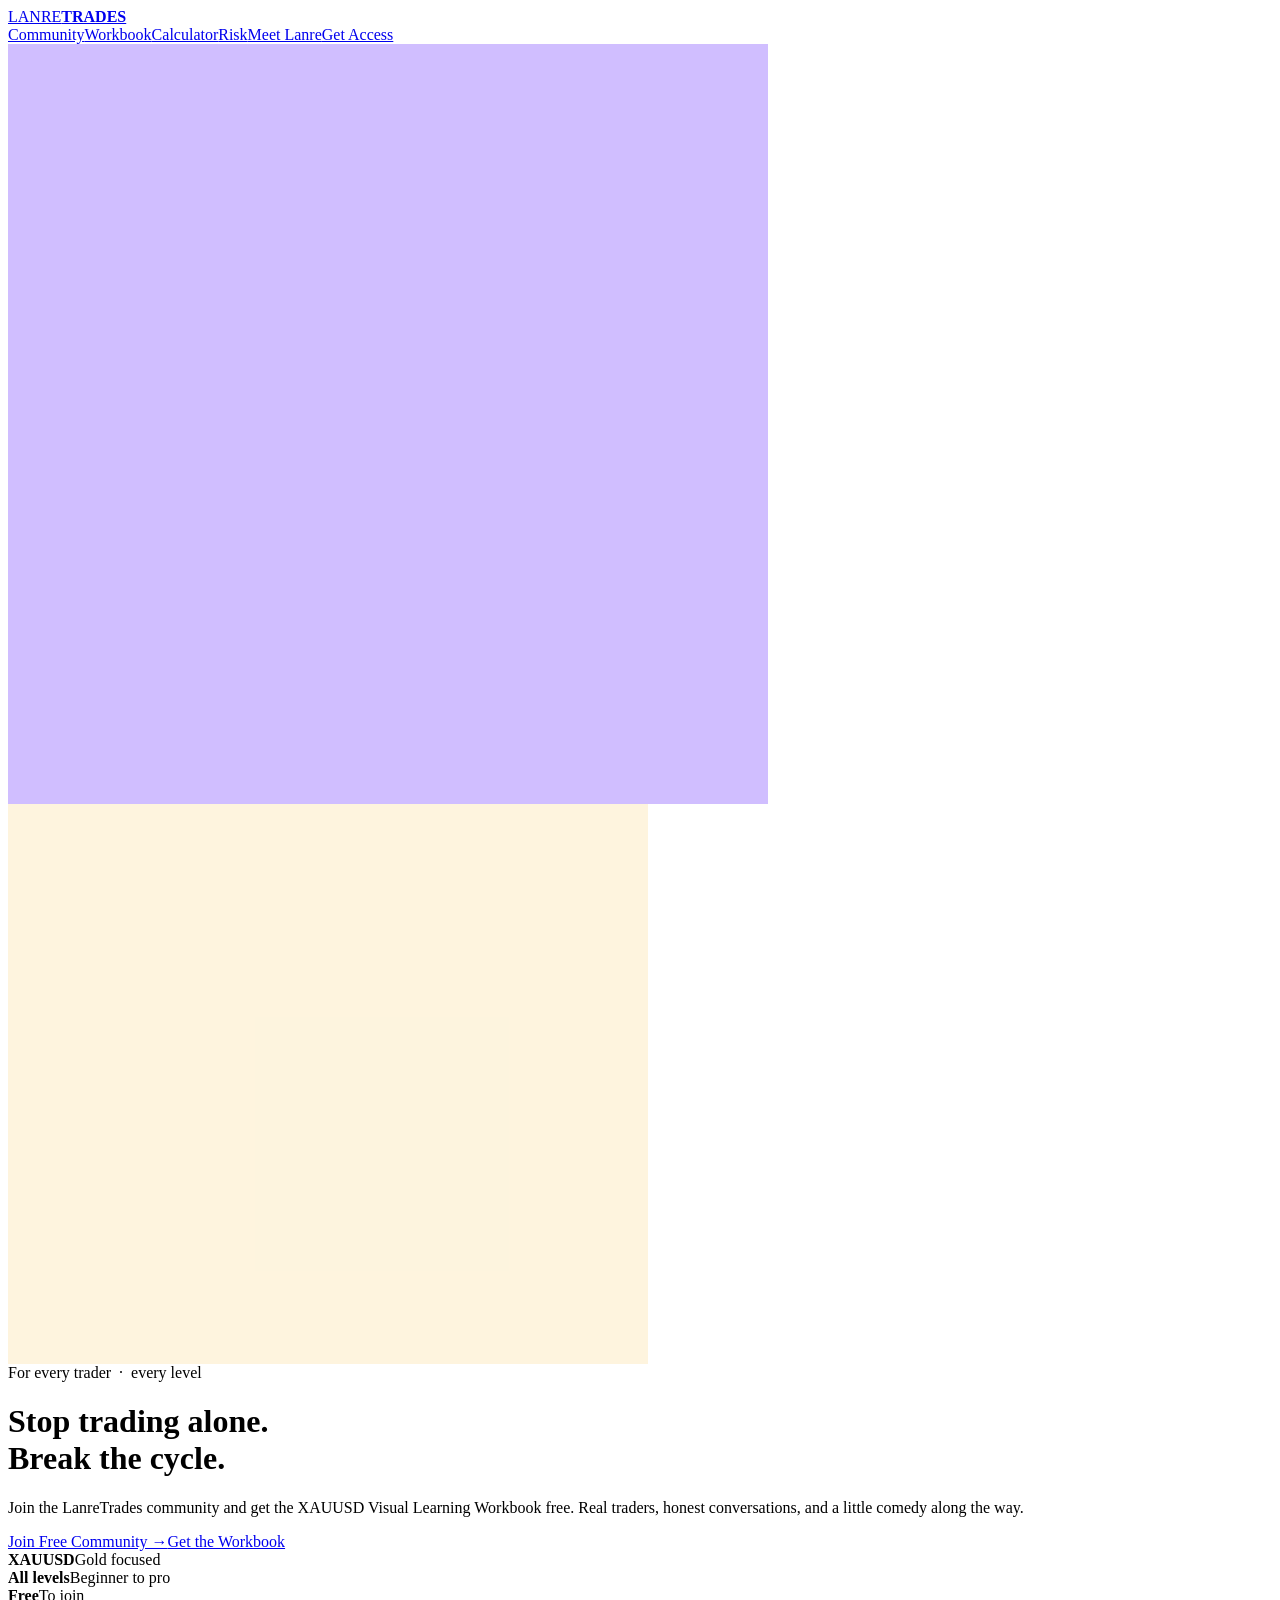
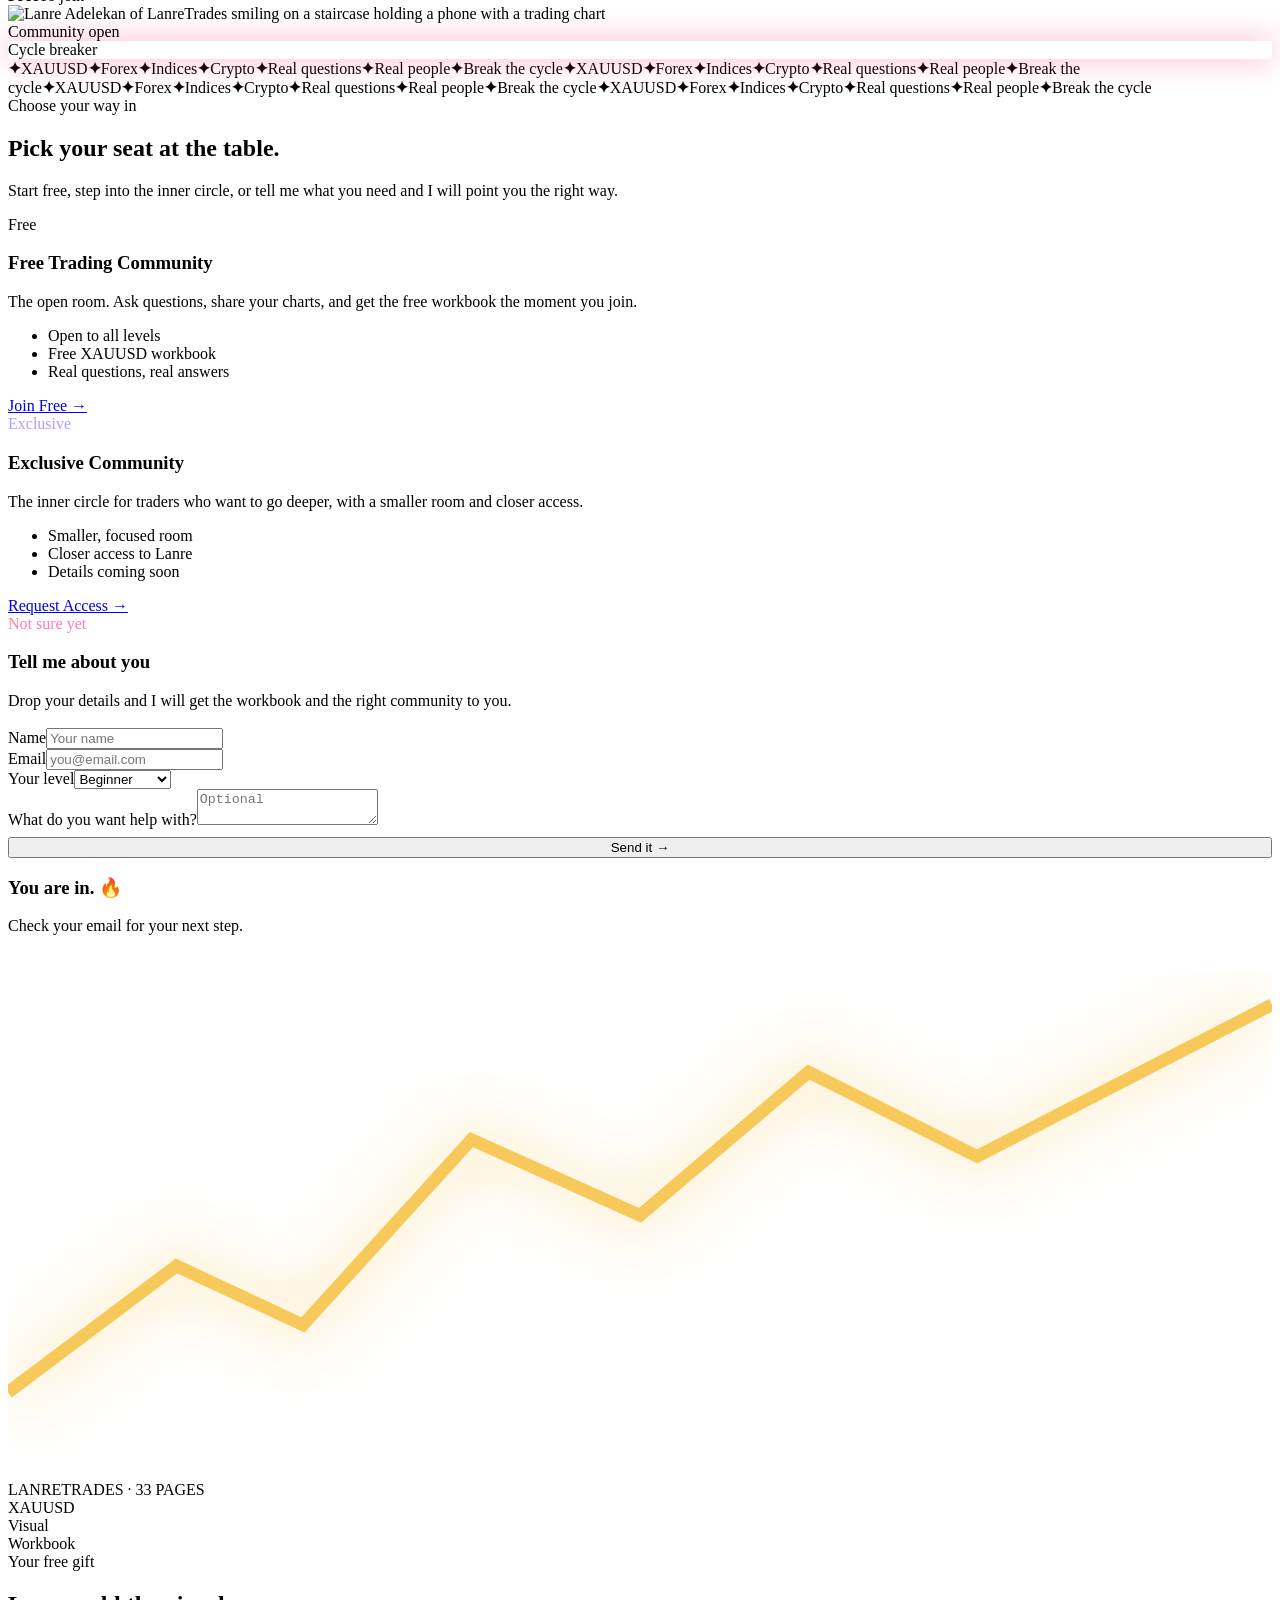
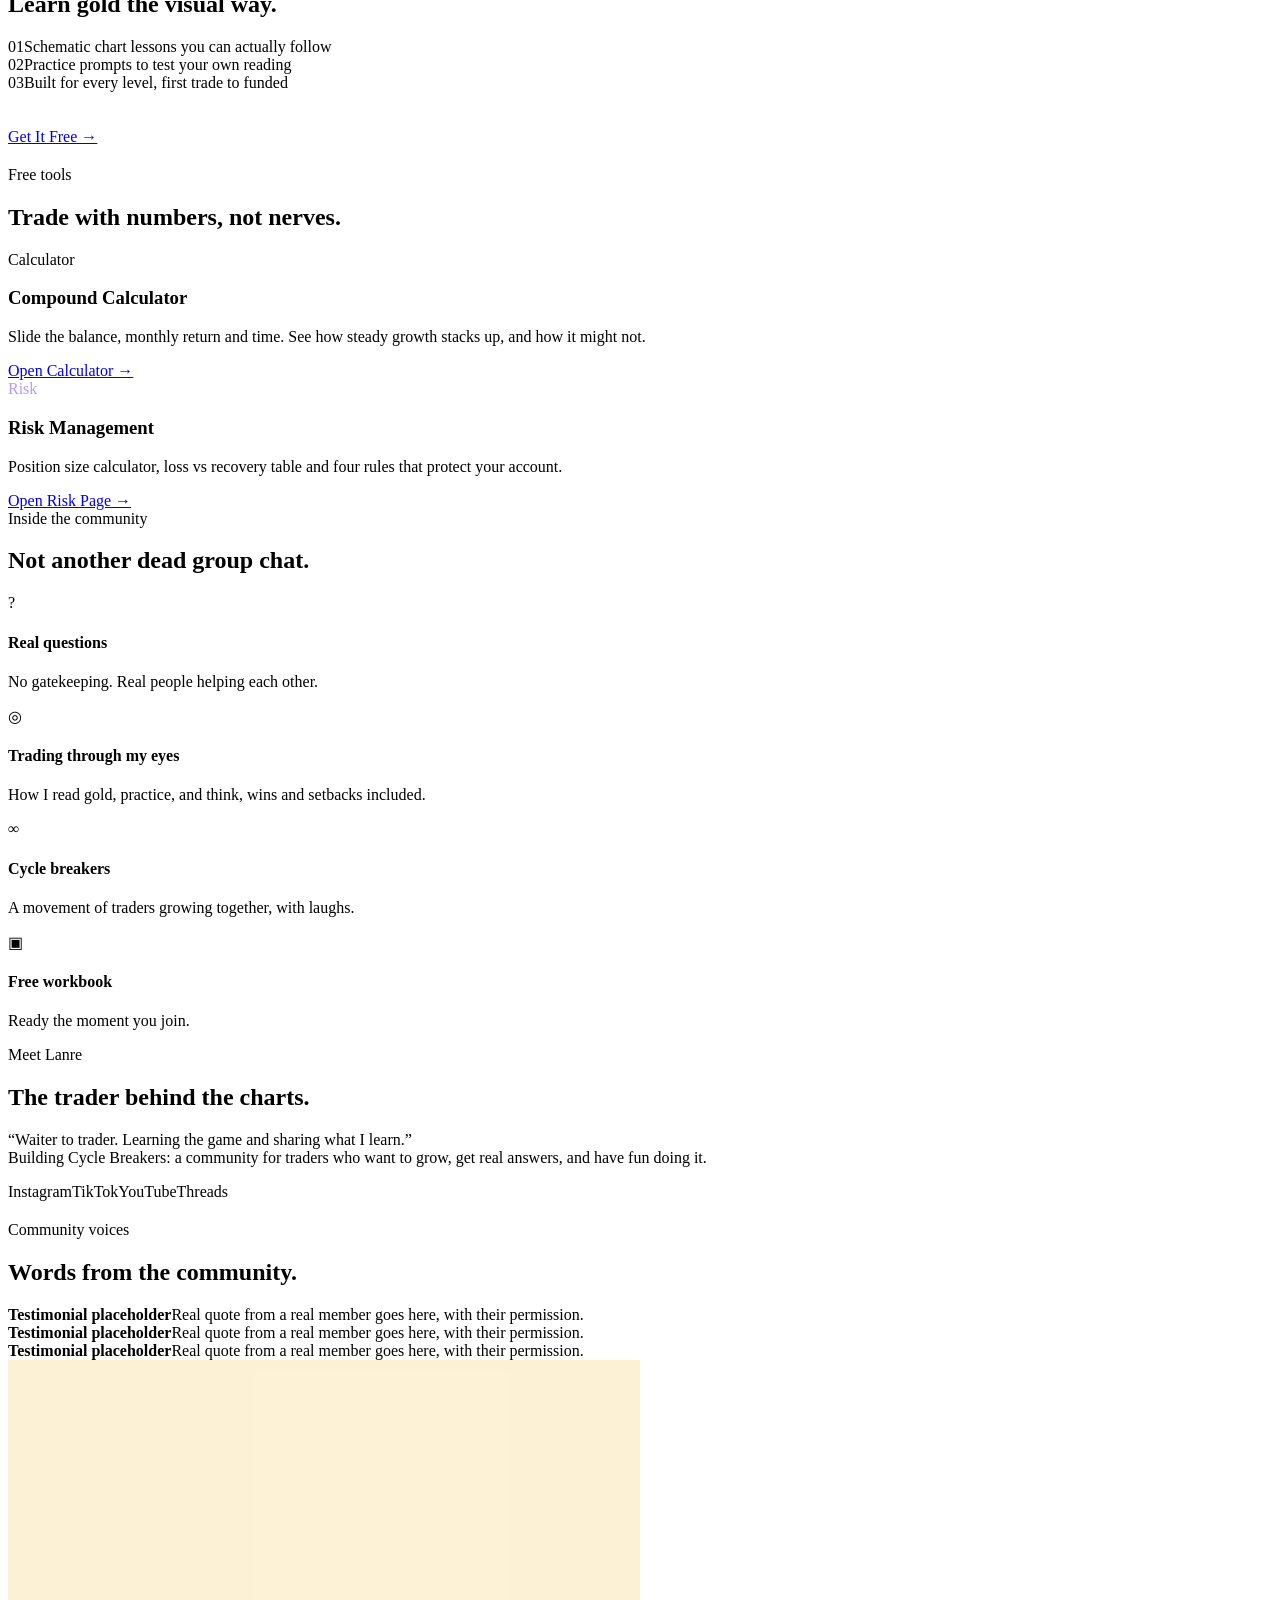
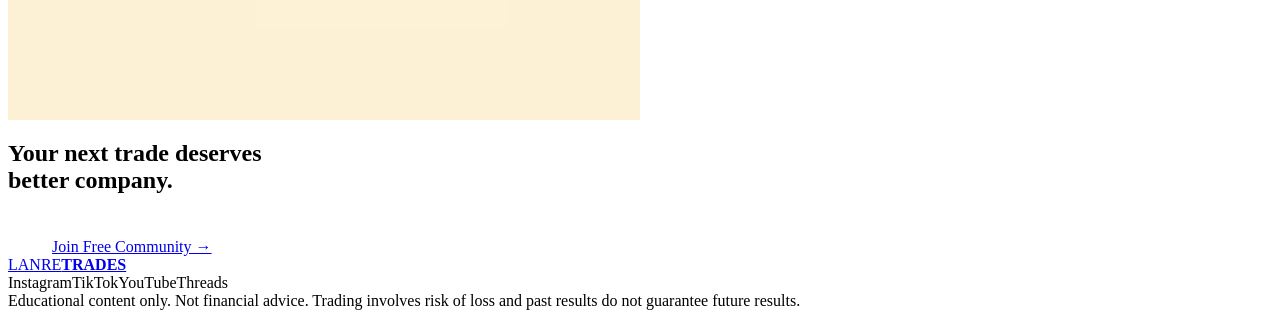
==== index.html @ a26ff6e0 "Add files via upload" ====
<!doctype html>
<html lang="en"><head>
<meta charset="utf-8"><meta name="viewport" content="width=device-width,initial-scale=1">
<title>LanreTrades | Stop trading alone. Break the cycle.</title>
<meta name="description" content="Join the LanreTrades community and get the free XAUUSD Visual Learning Workbook. For traders at every level.">
<meta property="og:title" content="LanreTrades | Break the cycle"><meta property="og:description" content="Free trading community and the XAUUSD Visual Learning Workbook.">
<link rel="stylesheet" href="css/style.css">
</head><body>
<header><div class="wrap"><nav>
 <a class="logo" href="index.html">LANRE<b>TRADES</b></a>
 <div class="links"><a href="#join">Community</a><a href="#workbook">Workbook</a><a href="calculator.html">Calculator</a><a href="risk.html">Risk</a><a href="#meet">Meet Lanre</a><a class="btn b1 sm" href="#join">Get Access</a></div>
</nav></div></header>

<div class="orb" style="left:55%;top:-60px;width:760px;height:760px;background:rgba(138,92,255,.4)"></div>
<div class="orb" style="left:-220px;top:360px;width:640px;height:560px;background:rgba(247,200,90,.2)"></div>

<main>
<div class="hero"><div class="wrap hero-grid">
 <div>
  <div class="eyebrow">For every trader &nbsp;·&nbsp; every level</div>
  <h1>Stop trading alone.<br><span class="serif neon">Break the cycle.</span></h1>
  <p class="lead">Join the LanreTrades community and get the XAUUSD Visual Learning Workbook free. Real traders, honest conversations, and a little comedy along the way.</p>
  <div class="cta"><a class="btn b1" data-link="freeCommunityUrl" href="#join">Join Free Community →</a><a class="btn b2" href="#workbook">Get the Workbook</a></div>
  <div class="trust"><div><b>XAUUSD</b>Gold focused</div><div><b>All levels</b>Beginner to pro</div><div><b>Free</b>To join</div></div>
 </div>
 <div style="position:relative">
  <div class="frame"><div class="in"><img src="assets/lanre-hero.jpg" alt="Lanre Adelekan of LanreTrades smiling on a staircase holding a phone with a trading chart"></div></div>
  <div class="chip" style="left:-30px;bottom:50px"><i></i>Community open</div>
  <div class="chip" style="right:-10px;top:40px;box-shadow:0 0 30px rgba(255,46,136,.4)"><i style="background:var(--pink);box-shadow:0 0 12px var(--pink)"></i>Cycle breaker</div>
 </div>
</div></div>

<div class="tick"><div><b>✦</b>XAUUSD<b>✦</b>Forex<b>✦</b>Indices<b>✦</b>Crypto<b>✦</b>Real questions<b>✦</b>Real people<b>✦</b>Break the cycle<b>✦</b>XAUUSD<b>✦</b>Forex<b>✦</b>Indices<b>✦</b>Crypto<b>✦</b>Real questions<b>✦</b>Real people<b>✦</b>Break the cycle<b>✦</b>XAUUSD<b>✦</b>Forex<b>✦</b>Indices<b>✦</b>Crypto<b>✦</b>Real questions<b>✦</b>Real people<b>✦</b>Break the cycle<b>✦</b>XAUUSD<b>✦</b>Forex<b>✦</b>Indices<b>✦</b>Crypto<b>✦</b>Real questions<b>✦</b>Real people<b>✦</b>Break the cycle</div></div>

<section id="join"><div class="wrap">
 <div class="kick">Choose your way in</div>
 <h2>Pick your seat <span class="serif neon">at the table.</span></h2>
 <p class="lead">Start free, step into the inner circle, or tell me what you need and I will point you the right way.</p>
 <div class="three">
  <div class="card g"><span class="badge" style="color:var(--gold)">Free</span><h3>Free Trading Community</h3><p>The open room. Ask questions, share your charts, and get the free workbook the moment you join.</p>
   <ul><li>Open to all levels</li><li>Free XAUUSD workbook</li><li>Real questions, real answers</li></ul>
   <a class="btn b1" data-link="freeCommunityUrl" href="#join">Join Free →</a></div>
  <div class="card v"><span class="badge" style="color:#b59bff">Exclusive</span><h3>Exclusive Community</h3><p>The inner circle for traders who want to go deeper, with a smaller room and closer access.</p>
   <ul><li>Smaller, focused room</li><li>Closer access to Lanre</li><li>Details coming soon</li></ul>
   <a class="btn b3" data-link="exclusiveCommunityUrl" href="#join">Request Access →</a></div>
  <div class="card p"><span class="badge" style="color:#ff7ab8">Not sure yet</span><h3>Tell me about you</h3><p>Drop your details and I will get the workbook and the right community to you.</p>
   <form id="signup-form" style="margin-top:18px">
    <div class="field"><label for="f-name">Name</label><input id="f-name" name="name" type="text" required autocomplete="name" placeholder="Your name"></div>
    <div class="field"><label for="f-email">Email</label><input id="f-email" name="email" type="email" required autocomplete="email" placeholder="you@email.com"></div>
    <div class="field"><label for="f-level">Your level</label><select id="f-level" name="level"><option>Beginner</option><option>Intermediate</option><option>Advanced</option></select></div>
    <div class="field"><label for="f-help">What do you want help with?</label><textarea id="f-help" name="help" placeholder="Optional"></textarea></div>
    <div class="msg" role="status" aria-live="polite"></div>
    <button class="btn b2" type="submit" style="width:100%;margin-top:8px">Send it →</button>
   </form>
   <div class="thanks" id="thanks"><h3 class="neon">You are in. 🔥</h3><p>Check your email for your next step.</p></div>
  </div>
 </div>
</div></section>

<section id="workbook" style="padding-top:20px"><div class="wrap split">
 <div class="book"><svg viewBox="0 0 300 120"><polyline fill="none" stroke="#F7C85A" stroke-width="3" style="filter:drop-shadow(0 0 8px #F7C85A)" points="0,100 40,70 70,84 110,40 150,58 190,24 230,44 300,8"/></svg><div class="cap">LANRETRADES · 33 PAGES</div><div class="t">XAUUSD<br><span class="serif neon">Visual</span><br>Workbook</div></div>
 <div><div class="kick">Your free gift</div><h2>Learn gold the <span class="serif neon">visual</span> way.</h2>
  <div class="pts"><div><span>01</span>Schematic chart lessons you can actually follow</div><div><span>02</span>Practice prompts to test your own reading</div><div><span>03</span>Built for every level, first trade to funded</div></div>
  <div style="margin-top:36px"><a class="btn b1" data-link="workbookUrl" data-fallback="#join" href="#join">Get It Free →</a></div></div>
</div></section>

<section style="padding-top:20px"><div class="wrap">
 <div class="kick">Free tools</div><h2>Trade with <span class="serif neon">numbers,</span> not nerves.</h2>
 <div class="two-up">
  <div class="card g"><span class="badge" style="color:var(--gold)">Calculator</span><h3>Compound Calculator</h3><p>Slide the balance, monthly return and time. See how steady growth stacks up, and how it might not.</p><a class="btn b1" style="margin-top:28px" href="calculator.html">Open Calculator →</a></div>
  <div class="card v"><span class="badge" style="color:#b59bff">Risk</span><h3>Risk Management</h3><p>Position size calculator, loss vs recovery table and four rules that protect your account.</p><a class="btn b3" style="margin-top:28px" href="risk.html">Open Risk Page →</a></div>
 </div>
</div></section>

<section><div class="wrap">
 <div class="kick">Inside the community</div><h2>Not another <span class="serif neon">dead</span> group chat.</h2>
 <div class="grid4">
  <div class="g4"><div class="ic">?</div><h4>Real questions</h4><p>No gatekeeping. Real people helping each other.</p></div>
  <div class="g4"><div class="ic">◎</div><h4>Trading through my eyes</h4><p>How I read gold, practice, and think, wins and setbacks included.</p></div>
  <div class="g4"><div class="ic">∞</div><h4>Cycle breakers</h4><p>A movement of traders growing together, with laughs.</p></div>
  <div class="g4"><div class="ic">▣</div><h4>Free workbook</h4><p>Ready the moment you join.</p></div>
 </div>
</div></section>

<section id="meet"><div class="wrap split" style="grid-template-columns:.8fr 1.2fr">
 <div class="frame portrait" style="max-width:440px"><div class="in"><div class="pic" role="img" aria-label="Portrait of Lanre Adelekan in an orange jacket"></div></div></div>
 <div><div class="kick">Meet Lanre</div><h2>The trader <span class="serif neon">behind</span> the charts.</h2>
  <div class="quote serif">“Waiter to trader. Learning the game and sharing what I learn.”</div>
  <p class="lead" style="margin-top:0">Building Cycle Breakers: a community for traders who want to grow, get real answers, and have fun doing it.</p>
  <div class="socials"><a class="btn b2 sm" data-social="instagram">Instagram</a><a class="btn b2 sm" data-social="tiktok">TikTok</a><a class="btn b2 sm" data-social="youtube">YouTube</a><a class="btn b2 sm" data-social="threads">Threads</a></div>
 </div>
</div></section>

<section style="padding-top:20px"><div class="wrap">
 <div class="kick">Community voices</div><h2>Words from the <span class="serif neon">community.</span></h2>
 <div class="tms"><div class="tm"><b>Testimonial placeholder</b>Real quote from a real member goes here, with their permission.</div><div class="tm"><b>Testimonial placeholder</b>Real quote from a real member goes here, with their permission.</div><div class="tm"><b>Testimonial placeholder</b>Real quote from a real member goes here, with their permission.</div></div>
</div></section>

<div class="final"><div class="orb" style="left:25%;top:40px;width:50%;height:360px;background:rgba(247,200,90,.25)"></div>
 <div class="wrap"><h2>Your next trade deserves<br><span class="serif neon">better company.</span></h2>
 <div style="margin-top:44px"><a class="btn b1" style="padding:22px 44px;font-size:16px" data-link="freeCommunityUrl" href="#join">Join Free Community →</a></div></div>
</div>
</main>

<footer><div class="wrap"><a class="logo" href="index.html">LANRE<b>TRADES</b></a>
 <div class="fs"><a data-social="instagram">Instagram</a><a data-social="tiktok">TikTok</a><a data-social="youtube">YouTube</a><a data-social="threads">Threads</a></div>
 <div class="disc">Educational content only. Not financial advice. Trading involves risk of loss and past results do not guarantee future results.</div></div></footer>
<script src="js/config.js"></script><script src="js/main.js"></script>
</body></html>
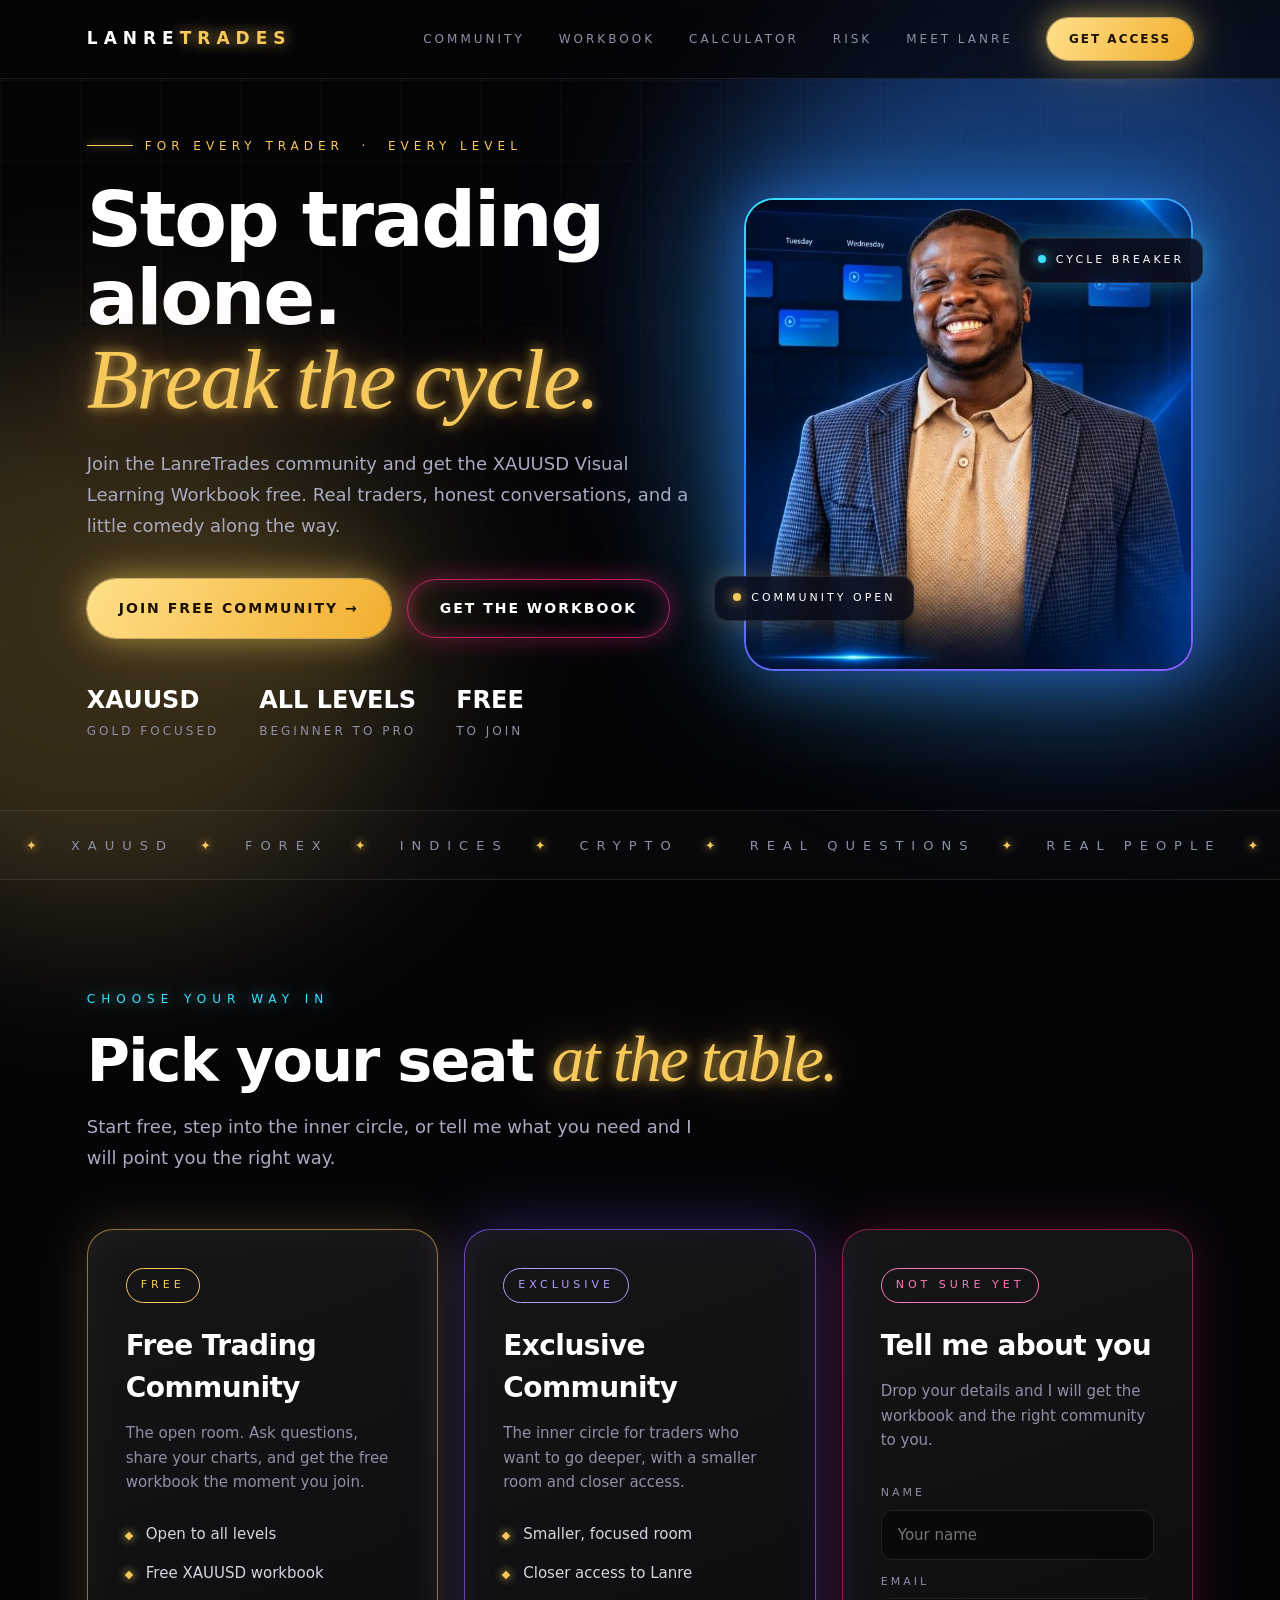
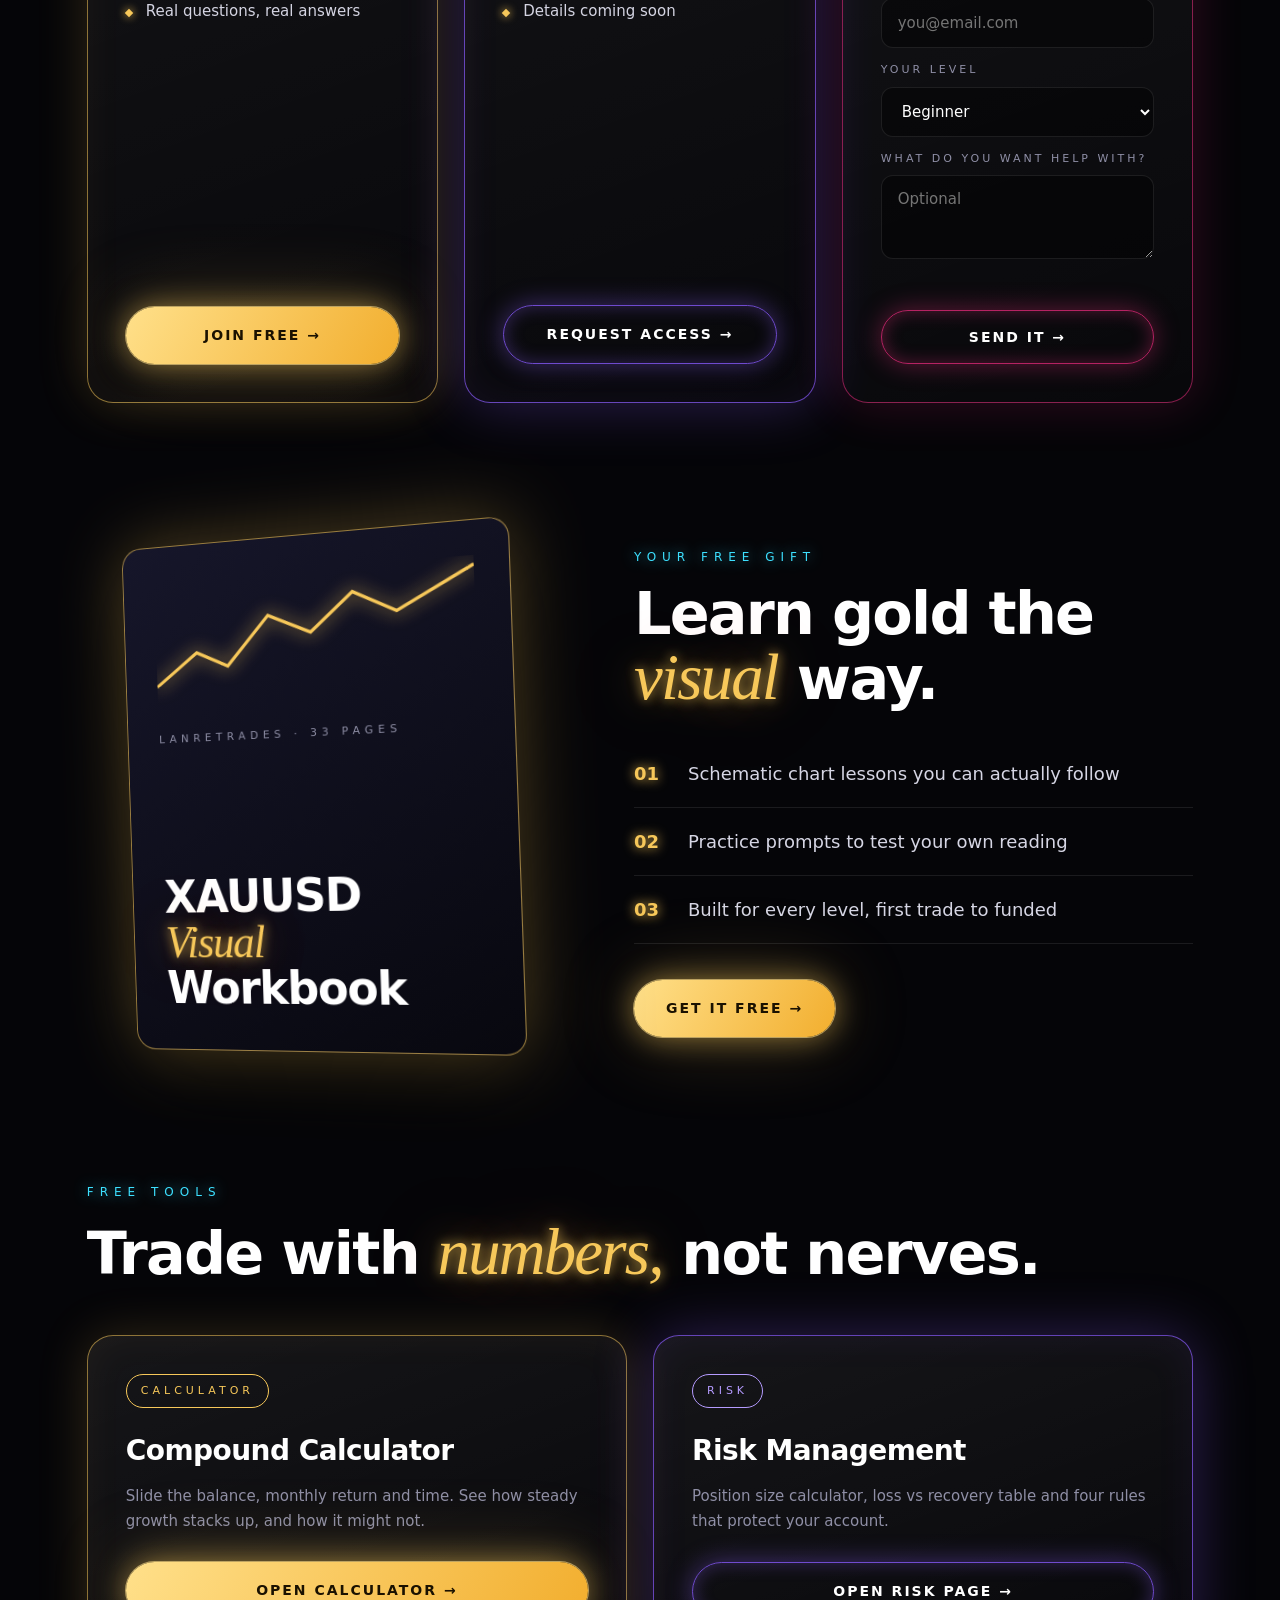
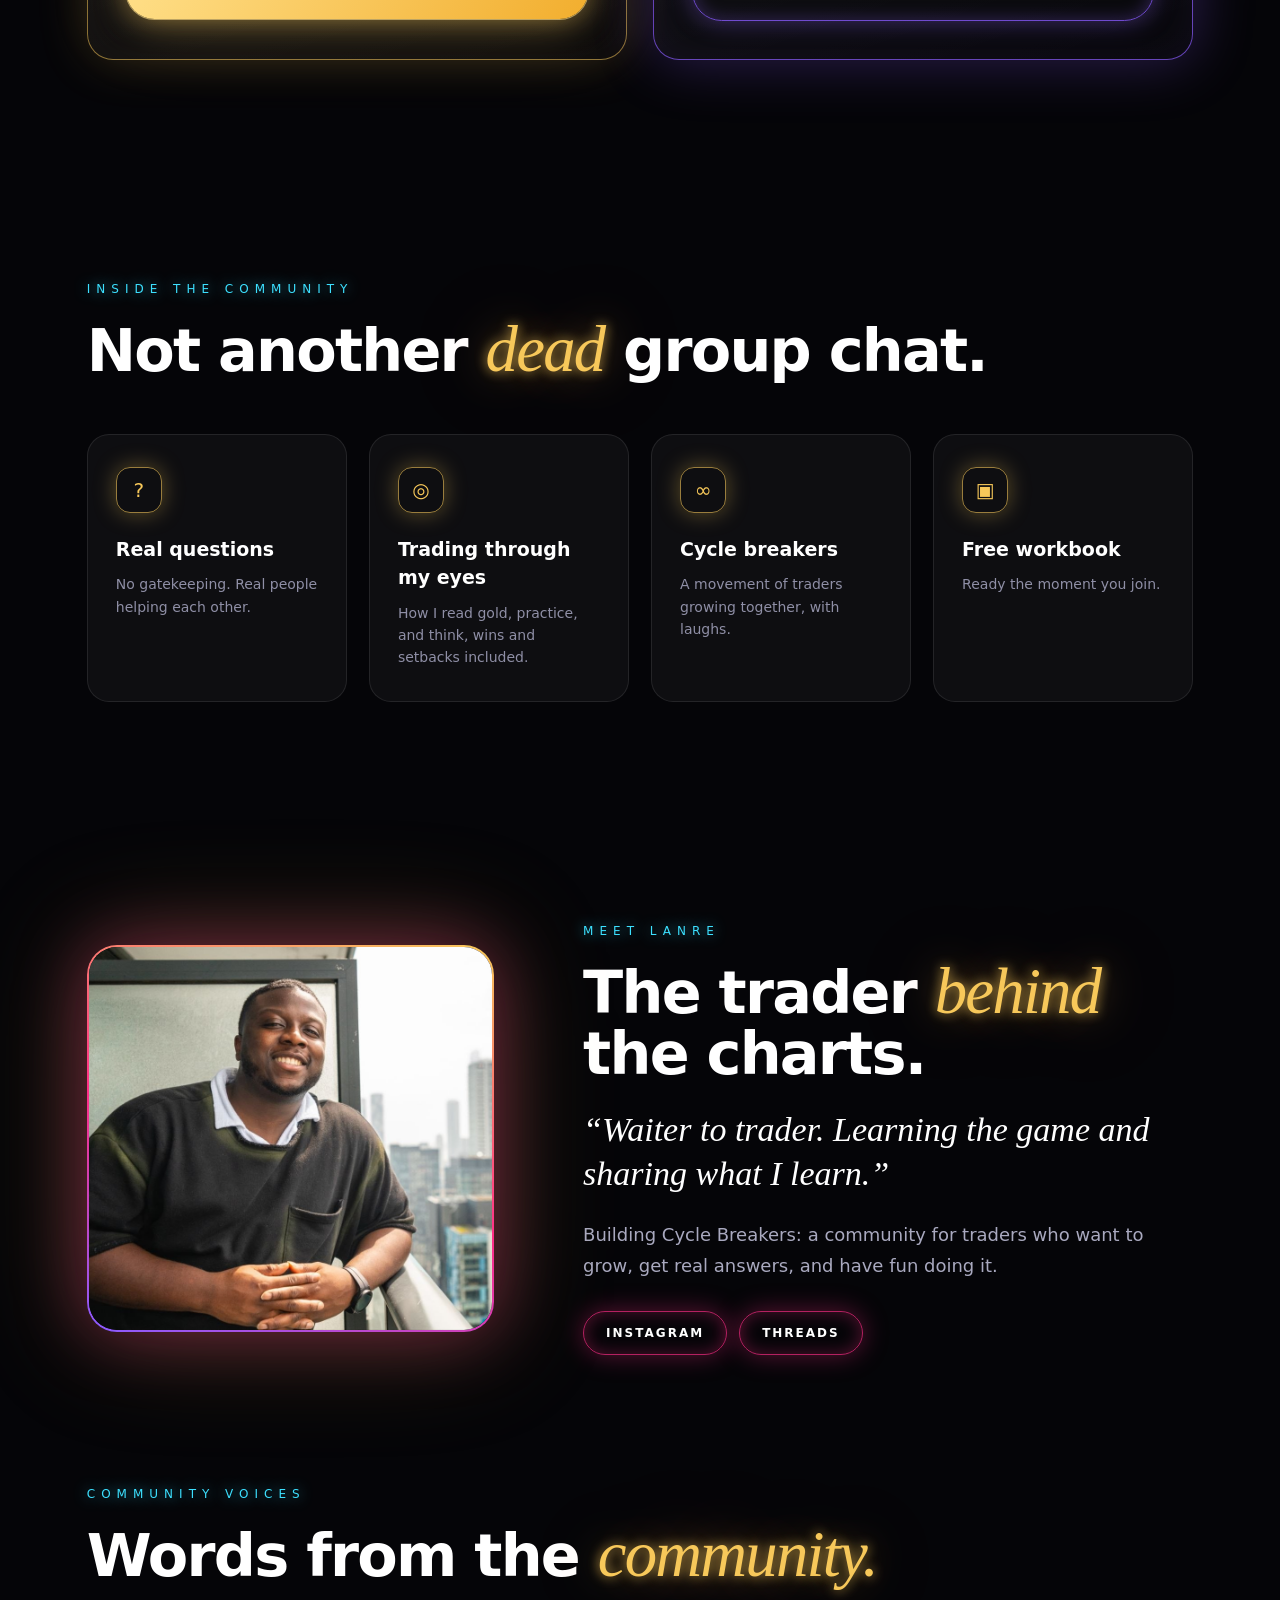
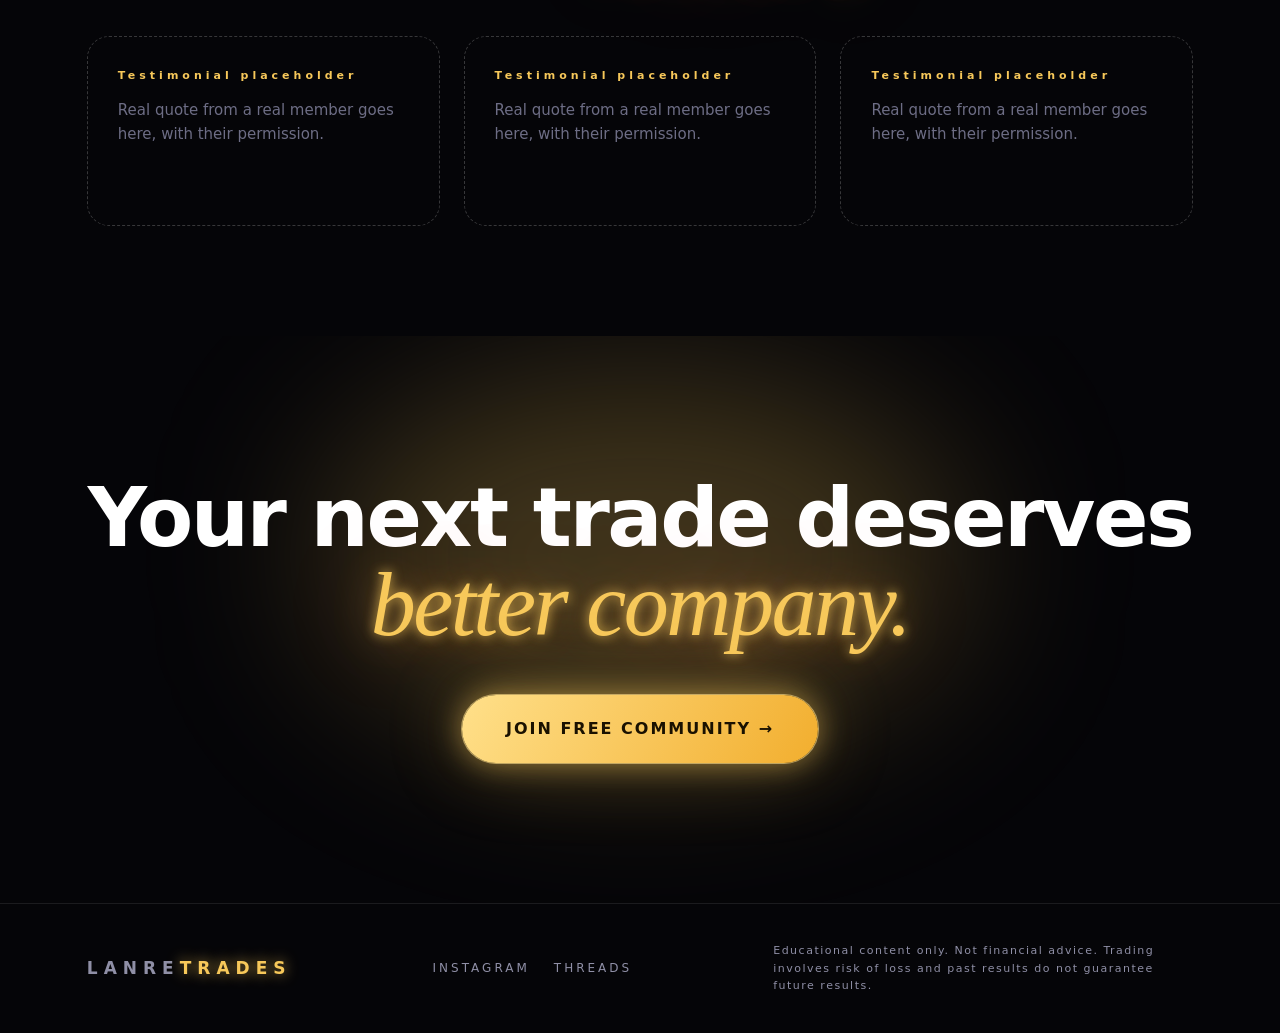
==== commit 95ae8db1: "Add files via upload" ====
--- a/index.html
+++ b/index.html
@@ -11,7 +11,7 @@
  <div class="links"><a href="#join">Community</a><a href="#workbook">Workbook</a><a href="calculator.html">Calculator</a><a href="risk.html">Risk</a><a href="#meet">Meet Lanre</a><a class="btn b1 sm" href="#join">Get Access</a></div>
 </nav></div></header>
 
-<div class="orb" style="left:55%;top:-60px;width:760px;height:760px;background:rgba(138,92,255,.4)"></div>
+<div class="orb" style="left:55%;top:-60px;width:760px;height:760px;background:rgba(45,123,255,.42)"></div>
 <div class="orb" style="left:-220px;top:360px;width:640px;height:560px;background:rgba(247,200,90,.2)"></div>
 
 <main>
@@ -24,9 +24,9 @@
   <div class="trust"><div><b>XAUUSD</b>Gold focused</div><div><b>All levels</b>Beginner to pro</div><div><b>Free</b>To join</div></div>
  </div>
  <div style="position:relative">
-  <div class="frame"><div class="in"><img src="assets/lanre-hero.jpg" alt="Lanre Adelekan of LanreTrades smiling on a staircase holding a phone with a trading chart"></div></div>
+  <div class="frame"><div class="in"><img src="assets/lanre-hero-blazer.jpg" alt="Lanre Adelekan, trading educator, smiling in a blue checked blazer"></div></div>
   <div class="chip" style="left:-30px;bottom:50px"><i></i>Community open</div>
-  <div class="chip" style="right:-10px;top:40px;box-shadow:0 0 30px rgba(255,46,136,.4)"><i style="background:var(--pink);box-shadow:0 0 12px var(--pink)"></i>Cycle breaker</div>
+  <div class="chip" style="right:-10px;top:40px;box-shadow:0 0 30px rgba(61,224,255,.4)"><i style="background:var(--cy);box-shadow:0 0 12px var(--cy)"></i>Cycle breaker</div>
  </div>
 </div></div>
 
@@ -83,7 +83,7 @@
 </div></section>
 
 <section id="meet"><div class="wrap split" style="grid-template-columns:.8fr 1.2fr">
- <div class="frame portrait" style="max-width:440px"><div class="in"><div class="pic" role="img" aria-label="Portrait of Lanre Adelekan in an orange jacket"></div></div></div>
+ <div class="frame portrait" style="max-width:440px"><div class="in"><img src="assets/lanre-balcony.jpg" alt="Lanre Adelekan smiling on a balcony with a city skyline behind him" loading="lazy"></div></div>
  <div><div class="kick">Meet Lanre</div><h2>The trader <span class="serif neon">behind</span> the charts.</h2>
   <div class="quote serif">“Waiter to trader. Learning the game and sharing what I learn.”</div>
   <p class="lead" style="margin-top:0">Building Cycle Breakers: a community for traders who want to grow, get real answers, and have fun doing it.</p>
--- a/css/style.css
+++ b/css/style.css
@@ -0,0 +1,161 @@
+:root{--gold:#F7C85A;--pink:#FF2E88;--volt:#8A5CFF;--cy:#3DE0FF;--blue:#2D7BFF;--bg:#050508;--line:rgba(255,255,255,.09);--mut:#8f8fa6;--text:#fff}
+*{box-sizing:border-box;margin:0;padding:0}
+html{scroll-behavior:smooth}
+body{background:var(--bg);color:var(--text);font-family:'Segoe UI',system-ui,-apple-system,Arial,sans-serif;line-height:1.5;overflow-x:hidden;-webkit-font-smoothing:antialiased}
+body:before{content:"";position:fixed;inset:0;z-index:-2;background-image:linear-gradient(rgba(255,255,255,.03) 1px,transparent 1px),linear-gradient(90deg,rgba(255,255,255,.03) 1px,transparent 1px);background-size:80px 80px;mask-image:linear-gradient(#000,transparent 85%);-webkit-mask-image:linear-gradient(#000,transparent 85%)}
+.orb{position:absolute;border-radius:50%;filter:blur(90px);z-index:-1;pointer-events:none}
+a{color:inherit;text-decoration:none}
+img{max-width:100%;display:block}
+.serif{font-family:Georgia,'Times New Roman',serif;font-style:italic;font-weight:400}
+.neon{color:var(--gold);text-shadow:0 0 12px rgba(247,200,90,.8),0 0 40px rgba(247,200,90,.45),0 0 90px rgba(255,46,136,.35)}
+.wrap{max-width:1260px;margin:0 auto;padding:0 clamp(20px,6vw,90px)}
+header{position:sticky;top:0;z-index:50;background:rgba(5,5,8,.7);backdrop-filter:blur(14px);-webkit-backdrop-filter:blur(14px);border-bottom:1px solid var(--line)}
+nav{display:flex;justify-content:space-between;align-items:center;padding:18px 0}
+.logo{font-weight:800;letter-spacing:6px;font-size:17px}.logo b{color:var(--gold);text-shadow:0 0 14px rgba(247,200,90,.8)}
+.links{display:flex;gap:34px;align-items:center;font-size:12px;letter-spacing:3px;color:var(--mut);text-transform:uppercase}
+.links a:hover,.links a.on{color:var(--gold);text-shadow:0 0 10px var(--gold)}
+.btn{display:inline-flex;align-items:center;justify-content:center;gap:12px;padding:18px 32px;border-radius:999px;font-weight:700;font-size:14px;letter-spacing:2px;text-transform:uppercase;border:0;cursor:pointer;font-family:inherit;transition:transform .2s,box-shadow .2s;color:#fff;background:transparent}
+.btn:hover{transform:translateY(-2px)}
+.b1{background:linear-gradient(120deg,#FFE08A,#F2AE2E);color:#1a1100;box-shadow:0 0 0 1px rgba(255,224,138,.6),0 0 30px rgba(247,200,90,.55),0 0 80px rgba(247,200,90,.25)}
+.b2{border:1px solid rgba(255,46,136,.7);box-shadow:inset 0 0 18px rgba(255,46,136,.3),0 0 26px rgba(255,46,136,.35)}
+.b3{border:1px solid rgba(138,92,255,.8);box-shadow:inset 0 0 18px rgba(138,92,255,.3),0 0 26px rgba(138,92,255,.4)}
+.sm{padding:12px 22px;font-size:12px}
+.eyebrow{display:inline-flex;align-items:center;gap:12px;font-size:12px;letter-spacing:5px;color:var(--gold);text-transform:uppercase}
+.eyebrow:before{content:"";width:46px;height:1px;background:var(--gold);box-shadow:0 0 10px var(--gold)}
+.kick{font-size:12px;letter-spacing:6px;color:var(--cy);text-transform:uppercase;text-shadow:0 0 14px rgba(61,224,255,.8);margin-bottom:18px}
+h1,h2{font-weight:800;line-height:1.02;letter-spacing:-.03em}
+h1{font-size:clamp(42px,6vw,84px)}h1 .serif{font-size:1.1em;letter-spacing:-.02em}
+h2{font-size:clamp(34px,4.6vw,62px)}h2 .serif{font-size:1.1em}
+.lead{color:#a9a9bf;font-size:18px;line-height:1.7;max-width:640px;margin-top:20px}
+section{position:relative;padding:clamp(60px,9vw,110px) 0}
+.hero{position:relative;padding:50px 0 70px}
+.hero-grid{display:grid;grid-template-columns:1.15fr .85fr;gap:50px;align-items:center}
+.hero h1{margin:26px 0}
+.cta{display:flex;gap:16px;margin-top:38px;flex-wrap:wrap}
+.trust{display:flex;gap:40px;margin-top:44px;color:var(--mut);font-size:12px;letter-spacing:3px;text-transform:uppercase;flex-wrap:wrap}
+.trust b{display:block;color:#fff;font-size:24px;letter-spacing:0;margin-bottom:4px}
+.frame{position:relative;border-radius:30px;padding:2px;background:linear-gradient(160deg,var(--cy),var(--blue) 45%,var(--volt));box-shadow:0 0 60px rgba(45,123,255,.55),0 0 140px rgba(61,224,255,.28);aspect-ratio:.95}
+.frame .in{position:relative;height:100%;border-radius:28px;overflow:hidden;background:#0a0a12}
+.frame img{width:100%;height:100%;object-fit:cover;object-position:50% 100%}
+
+.frame.portrait{aspect-ratio:1.05;background:linear-gradient(200deg,var(--gold),var(--pink) 55%,var(--volt));box-shadow:0 0 70px rgba(255,46,136,.35),0 0 120px rgba(247,200,90,.25)}
+
+.frame.portrait img{object-position:30% 30%}
+.chip{position:absolute;padding:13px 18px;border-radius:14px;background:rgba(14,14,22,.78);backdrop-filter:blur(10px);border:1px solid var(--line);font-size:11px;letter-spacing:3px;text-transform:uppercase;box-shadow:0 0 30px rgba(247,200,90,.25)}
+.chip i{display:inline-block;width:8px;height:8px;border-radius:50%;background:var(--gold);box-shadow:0 0 12px var(--gold);margin-right:10px}
+.tick{border-top:1px solid var(--line);border-bottom:1px solid var(--line);padding:22px 0;overflow:hidden;background:rgba(255,255,255,.015)}
+.tick div{display:inline-block;white-space:nowrap;font-size:13px;letter-spacing:8px;color:var(--mut);text-transform:uppercase;animation:slide 40s linear infinite}
+.tick b{color:var(--gold);margin:0 26px;text-shadow:0 0 10px var(--gold)}
+@keyframes slide{to{transform:translateX(-50%)}}
+.three{display:grid;grid-template-columns:repeat(3,1fr);gap:26px;margin-top:56px}
+.two-up{display:grid;grid-template-columns:repeat(2,1fr);gap:26px;margin-top:50px}
+.card{border-radius:26px;padding:38px;background:linear-gradient(160deg,rgba(255,255,255,.07),rgba(255,255,255,.015));border:1px solid var(--line);display:flex;flex-direction:column}
+.card.g{border-color:rgba(247,200,90,.55);box-shadow:0 0 50px rgba(247,200,90,.18),inset 0 0 40px rgba(247,200,90,.05)}
+.card.v{border-color:rgba(138,92,255,.7);box-shadow:0 0 60px rgba(138,92,255,.3),inset 0 0 40px rgba(138,92,255,.07)}
+.card.p{border-color:rgba(255,46,136,.5);box-shadow:0 0 50px rgba(255,46,136,.18)}
+.badge{align-self:flex-start;font-size:11px;letter-spacing:4px;text-transform:uppercase;padding:8px 14px;border-radius:99px;border:1px solid currentColor}
+.card h3{font-size:28px;margin:22px 0 12px;letter-spacing:-.02em}
+.card p{color:var(--mut);line-height:1.65;font-size:15px}
+.card ul{list-style:none;margin:20px 0 28px}
+.card li{font-size:15px;color:#d4d4e2;padding:8px 0}
+.card li:before{content:"";display:inline-block;width:6px;height:6px;background:var(--gold);box-shadow:0 0 8px var(--gold);margin-right:14px;transform:rotate(45deg)}
+.card .btn{width:100%;margin-top:auto}
+.field{margin-top:14px}
+label,.lab{display:block;font-size:11px;letter-spacing:3px;color:var(--mut);text-transform:uppercase;margin-bottom:8px}
+input[type=text],input[type=email],input[type=number],select,textarea{width:100%;height:50px;border-radius:12px;border:1px solid var(--line);background:rgba(0,0,0,.4);padding:0 16px;font-size:15px;color:#fff;font-family:inherit;outline:none}
+textarea{height:84px;padding:14px 16px;resize:vertical}
+input:focus,select:focus,textarea:focus{border-color:var(--gold);box-shadow:0 0 18px rgba(247,200,90,.3)}
+select option{background:#0d0d14}
+.msg{margin-top:14px;font-size:14px;line-height:1.5;min-height:22px}
+.msg.ok{color:#7dffb2}.msg.err{color:#ff8fa8}
+.split{display:grid;grid-template-columns:.9fr 1.1fr;gap:clamp(40px,7vw,90px);align-items:center}
+.book{max-width:400px;aspect-ratio:.77;border-radius:20px;background:linear-gradient(150deg,#16162a,#08080f);position:relative;box-shadow:0 0 70px rgba(247,200,90,.3),0 40px 100px rgba(0,0,0,.7);transform:perspective(1200px) rotateY(-14deg) rotateZ(-2deg);border:1px solid rgba(247,200,90,.6);padding:34px;margin:0 auto;width:100%}
+.book svg{width:100%;height:auto}
+.book .cap{font-size:11px;letter-spacing:5px;color:var(--mut);margin-top:18px}
+.book .t{position:absolute;bottom:40px;left:34px;font-size:clamp(30px,4vw,46px);font-weight:800;line-height:1;letter-spacing:-.03em}
+.pts{margin-top:30px}
+.pts div{display:flex;gap:20px;padding:20px 0;border-bottom:1px solid var(--line);font-size:18px;color:#d6d6e4}
+.pts span{color:var(--gold);font-weight:700;width:34px;text-shadow:0 0 12px var(--gold)}
+.grid4{display:grid;grid-template-columns:repeat(4,1fr);gap:22px;margin-top:52px}
+.g4{padding:32px 28px;border-radius:22px;background:rgba(255,255,255,.04);border:1px solid var(--line)}
+.ic{width:46px;height:46px;border-radius:14px;border:1px solid rgba(247,200,90,.6);box-shadow:0 0 22px rgba(247,200,90,.35);display:flex;align-items:center;justify-content:center;color:var(--gold);font-size:20px;margin-bottom:22px}
+.g4 h4{font-size:19px;margin-bottom:10px}.g4 p{font-size:14px;color:var(--mut);line-height:1.6}
+.quote{font-size:clamp(24px,3vw,34px);line-height:1.3;margin:24px 0}
+.socials{display:flex;gap:12px;margin-top:30px;flex-wrap:wrap}
+.tms{display:grid;grid-template-columns:repeat(3,1fr);gap:24px;margin-top:48px}
+.tm{min-height:190px;border-radius:22px;border:1px dashed rgba(255,255,255,.2);padding:30px;color:#6d6d85;font-size:15px;line-height:1.6}
+.tm b{display:block;font-size:11px;letter-spacing:4px;color:var(--gold);margin-bottom:14px}
+.final{text-align:center;padding:clamp(80px,12vw,140px) 0;position:relative;overflow:hidden}
+.final h2{font-size:clamp(38px,6.4vw,88px)}
+footer{border-top:1px solid var(--line);padding:38px 0;font-size:12px;letter-spacing:3px;color:var(--mut);text-transform:uppercase}
+footer .wrap{display:flex;justify-content:space-between;align-items:center;gap:20px;flex-wrap:wrap}
+footer .fs{display:flex;gap:24px}footer .fs a:hover{color:var(--gold)}
+.disc{font-size:11px;letter-spacing:1.5px;line-height:1.6;max-width:420px;text-transform:none}
+/* tools */
+.panel{display:grid;grid-template-columns:.95fr 1.05fr;gap:30px;margin-top:50px}
+.box{border-radius:26px;padding:clamp(24px,3.4vw,40px);background:linear-gradient(160deg,rgba(255,255,255,.07),rgba(255,255,255,.015));border:1px solid var(--line)}
+.box.g{border-color:rgba(247,200,90,.55);box-shadow:0 0 60px rgba(247,200,90,.18),inset 0 0 40px rgba(247,200,90,.05)}
+.box.v{border-color:rgba(138,92,255,.7);box-shadow:0 0 60px rgba(138,92,255,.28),inset 0 0 40px rgba(138,92,255,.06)}
+.sl{margin-top:26px}
+.sl .top{display:flex;justify-content:space-between;align-items:baseline;margin-bottom:12px}
+.sl .top span{font-size:11px;letter-spacing:3px;color:var(--mut);text-transform:uppercase}
+.sl .top b{font-size:17px}
+input[type=range]{-webkit-appearance:none;appearance:none;width:100%;height:6px;border-radius:9px;background:linear-gradient(90deg,var(--gold) var(--p,0%),rgba(255,255,255,.12) var(--p,0%));outline:none;cursor:pointer}
+input[type=range]::-webkit-slider-thumb{-webkit-appearance:none;width:22px;height:22px;border-radius:50%;background:#fff;box-shadow:0 0 18px var(--gold),0 0 40px var(--gold)}
+input[type=range]::-moz-range-thumb{width:22px;height:22px;border:0;border-radius:50%;background:#fff;box-shadow:0 0 18px var(--gold)}
+.tog{display:flex;align-items:center;gap:14px;margin-top:30px;font-size:14px;color:#d4d4e2;cursor:pointer;user-select:none}
+.tog input{display:none}
+.sw{width:48px;height:27px;border-radius:99px;background:rgba(255,255,255,.14);position:relative;transition:.2s;flex-shrink:0}
+.sw:after{content:"";position:absolute;left:3px;top:3px;width:21px;height:21px;border-radius:50%;background:#fff;transition:.2s}
+.tog input:checked+.sw{background:linear-gradient(90deg,var(--gold),var(--pink));box-shadow:0 0 18px rgba(247,200,90,.6)}
+.tog input:checked+.sw:after{left:24px}
+.big{font-size:clamp(52px,7vw,84px);font-weight:800;letter-spacing:-.04em;margin:8px 0 22px;line-height:1}
+.stats{display:grid;grid-template-columns:repeat(3,1fr);gap:14px}
+.stats div{border:1px solid var(--line);border-radius:16px;padding:16px;font-size:11px;letter-spacing:3px;color:var(--mut);text-transform:uppercase}
+.stats b{display:block;font-size:clamp(18px,2.2vw,26px);color:#fff;letter-spacing:0;margin-top:8px}
+.note{font-size:12px;color:#6f6f88;margin-top:20px;line-height:1.6}
+.chart{width:100%;height:auto;margin-top:26px}
+.legend{display:flex;gap:26px;font-size:11px;letter-spacing:3px;color:var(--mut);text-transform:uppercase;flex-wrap:wrap}
+.row2{display:grid;grid-template-columns:1fr 1fr;gap:16px}
+.res{border-radius:20px;padding:26px;margin-top:22px;border:1px solid rgba(247,200,90,.5);background:rgba(247,200,90,.05);box-shadow:0 0 40px rgba(247,200,90,.15)}
+.res small{font-size:11px;letter-spacing:4px;color:var(--mut);text-transform:uppercase}
+.res .v1{font-size:clamp(44px,6vw,60px);font-weight:800;letter-spacing:-.03em}
+.res .u{font-size:22px;letter-spacing:2px;color:#a9a9bf}
+table{width:100%;border-collapse:collapse;margin-top:10px}
+td,th{padding:15px 10px;text-align:left;font-size:15px;border-bottom:1px solid var(--line)}
+th{font-size:11px;letter-spacing:3px;color:var(--mut);text-transform:uppercase;font-weight:600}
+td.hot{color:#ff7ab8;text-shadow:0 0 10px rgba(255,46,136,.7);font-weight:700}td.gd{color:var(--gold);font-weight:700}
+.sub{font-size:11px;letter-spacing:5px;text-transform:uppercase;margin-bottom:6px}
+.rules{display:grid;grid-template-columns:repeat(4,1fr);gap:22px;margin-top:50px}
+.rule{padding:30px 26px;border-radius:22px;background:rgba(255,255,255,.04);border:1px solid var(--line)}
+.rule .n{font-size:13px;letter-spacing:4px;color:var(--gold);text-shadow:0 0 12px var(--gold);margin-bottom:20px}
+.rule h4{font-size:19px;margin-bottom:10px}.rule p{font-size:14px;line-height:1.6;color:var(--mut)}
+.thanks{display:none;text-align:center;padding:30px 10px}
+.thanks h3{font-size:28px;margin-bottom:10px}
+@media(max-width:980px){
+ .hero-grid,.split,.panel{grid-template-columns:1fr}
+ .three,.tms,.two-up{grid-template-columns:1fr}
+ .grid4,.rules{grid-template-columns:1fr 1fr}
+ .links a:not(.btn){display:none}
+ .frame{max-width:460px;margin:20px auto 0}
+ .book{transform:none}
+}
+@media(max-width:560px){
+ .grid4,.rules,.row2{grid-template-columns:1fr}
+ .logo{letter-spacing:4px;font-size:15px}
+ .cta .btn{width:100%}
+ .trust{gap:24px}
+ footer .wrap{flex-direction:column;align-items:flex-start}
+}
+
+.modal{position:fixed;inset:0;z-index:100;display:flex;align-items:center;justify-content:center;padding:20px;background:rgba(3,3,6,.82);backdrop-filter:blur(8px);-webkit-backdrop-filter:blur(8px)}
+.modal[hidden]{display:none}
+.m-box{position:relative;width:100%;max-width:520px;border-radius:28px;padding:clamp(26px,5vw,44px);background:linear-gradient(160deg,#14141f,#0a0a12);border:1px solid rgba(247,200,90,.55);box-shadow:0 0 70px rgba(247,200,90,.22),0 0 140px rgba(138,92,255,.25)}
+.m-box h3{font-size:clamp(30px,5vw,42px);font-weight:800;letter-spacing:-.03em;margin-bottom:26px}
+.m-x{position:absolute;right:18px;top:14px;background:none;border:0;color:var(--mut);font-size:30px;cursor:pointer;line-height:1}
+.m-x:hover{color:#fff}
+.m-step{display:flex;gap:18px;align-items:flex-start;padding:20px 0;border-top:1px solid var(--line)}
+.m-n{flex-shrink:0;width:38px;height:38px;border-radius:50%;border:1px solid var(--gold);color:var(--gold);display:flex;align-items:center;justify-content:center;font-weight:800;box-shadow:0 0 18px rgba(247,200,90,.4)}
+.m-step b{display:block;font-size:18px;margin-bottom:14px}
+.m-step .btn{width:100%;padding:16px 20px;font-size:13px}
+.btn.off{opacity:.4;pointer-events:none;box-shadow:none}
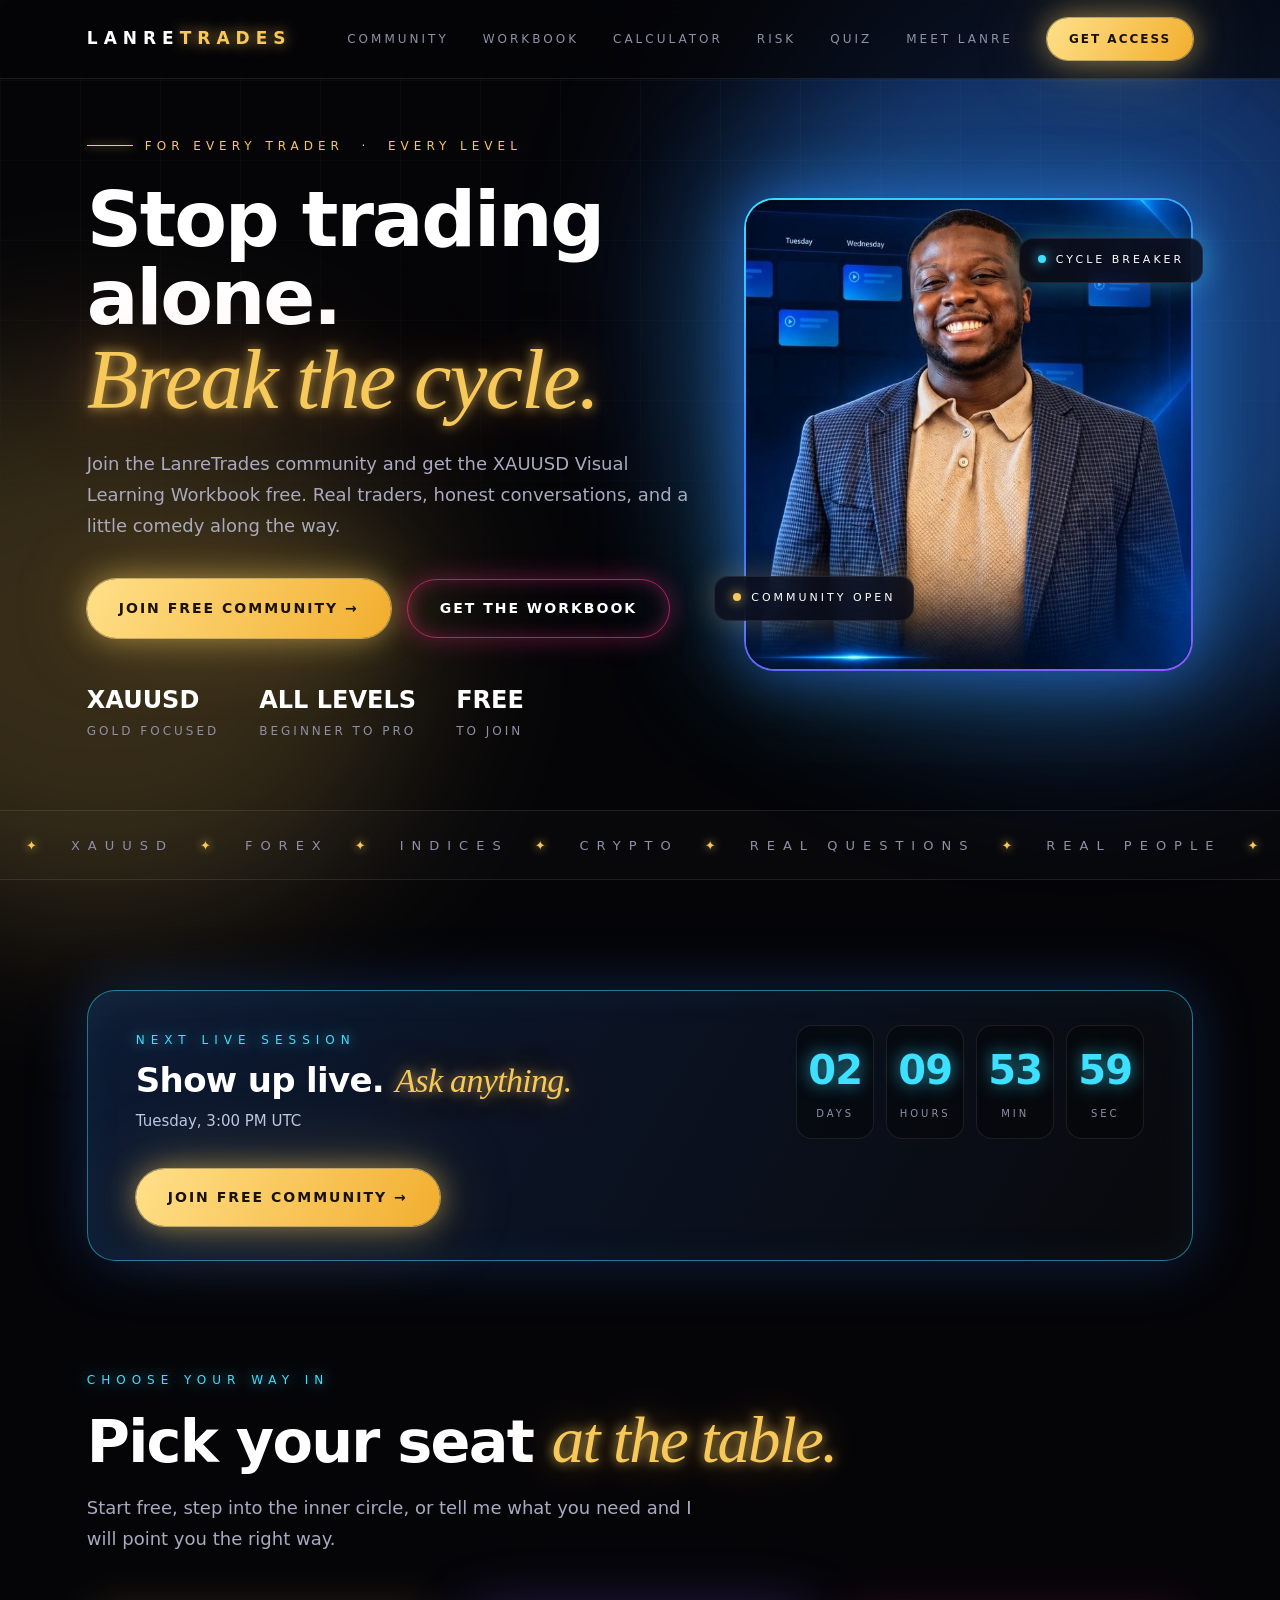
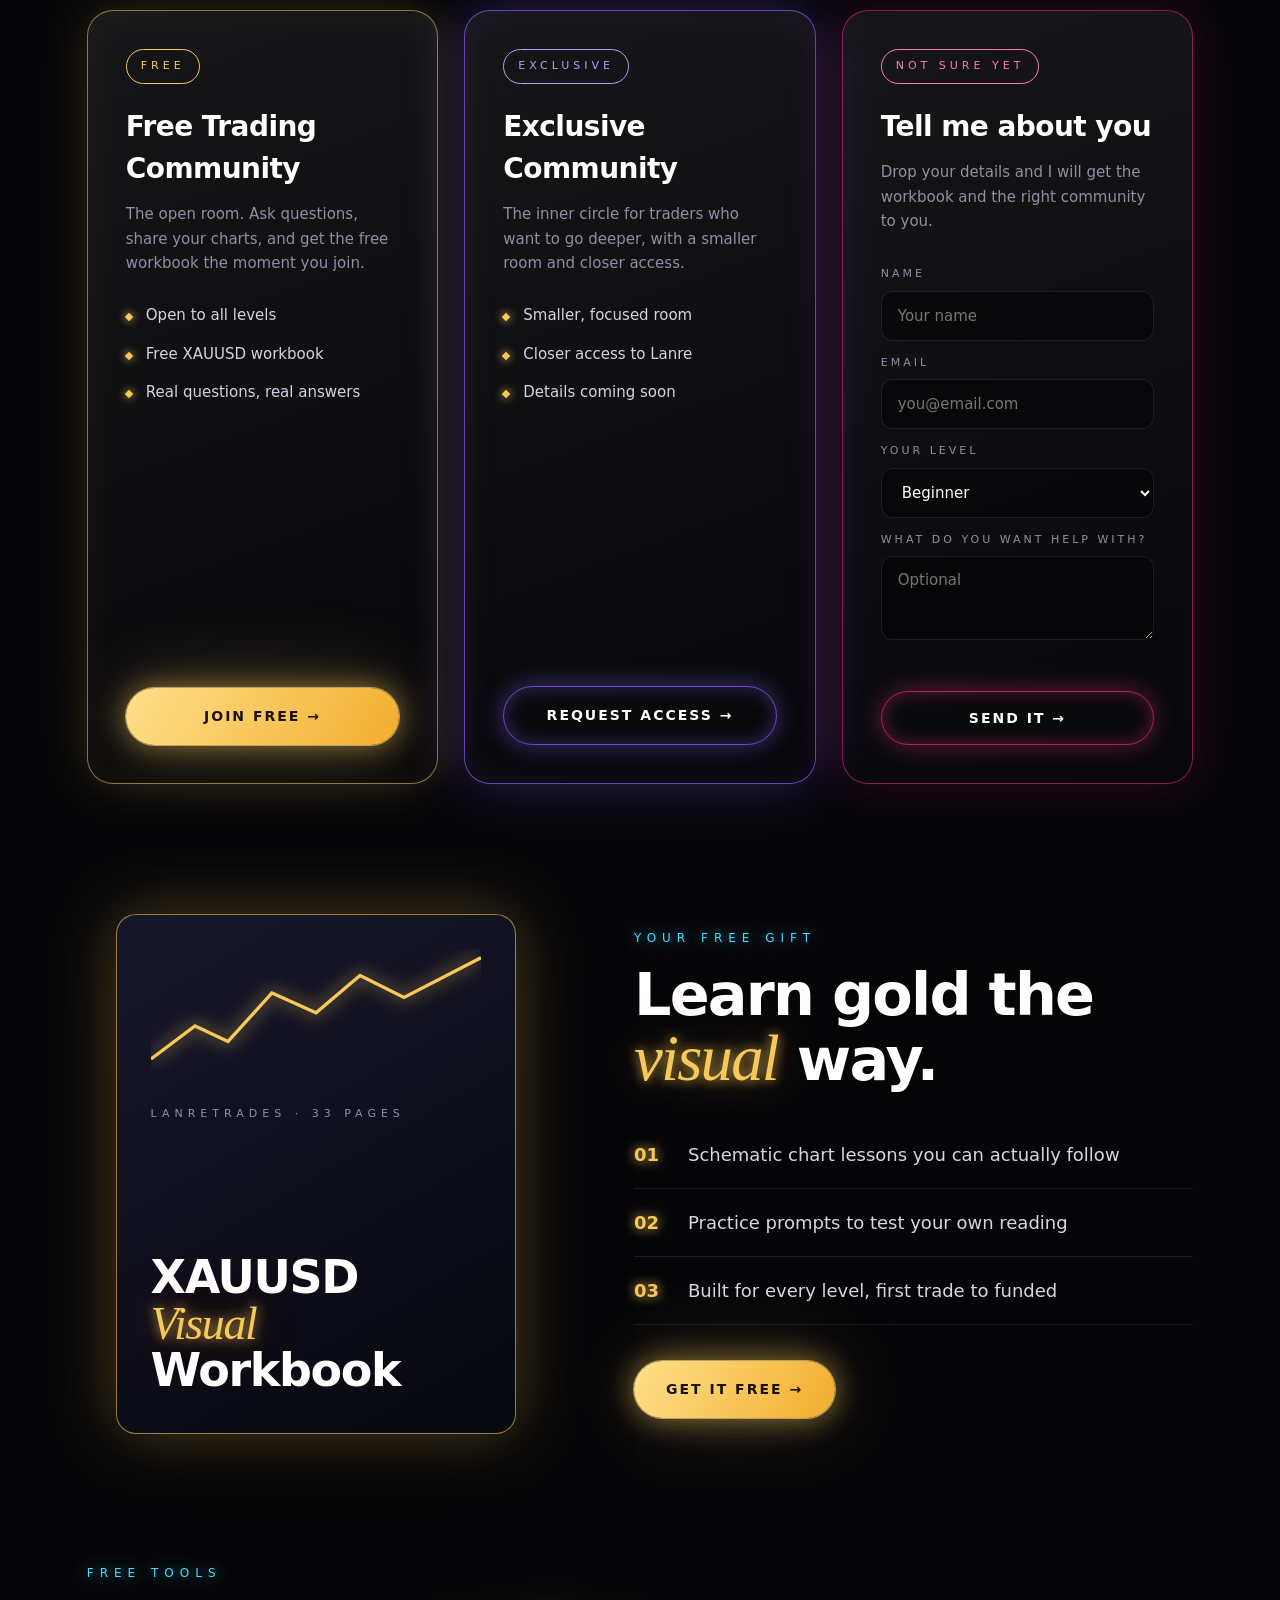
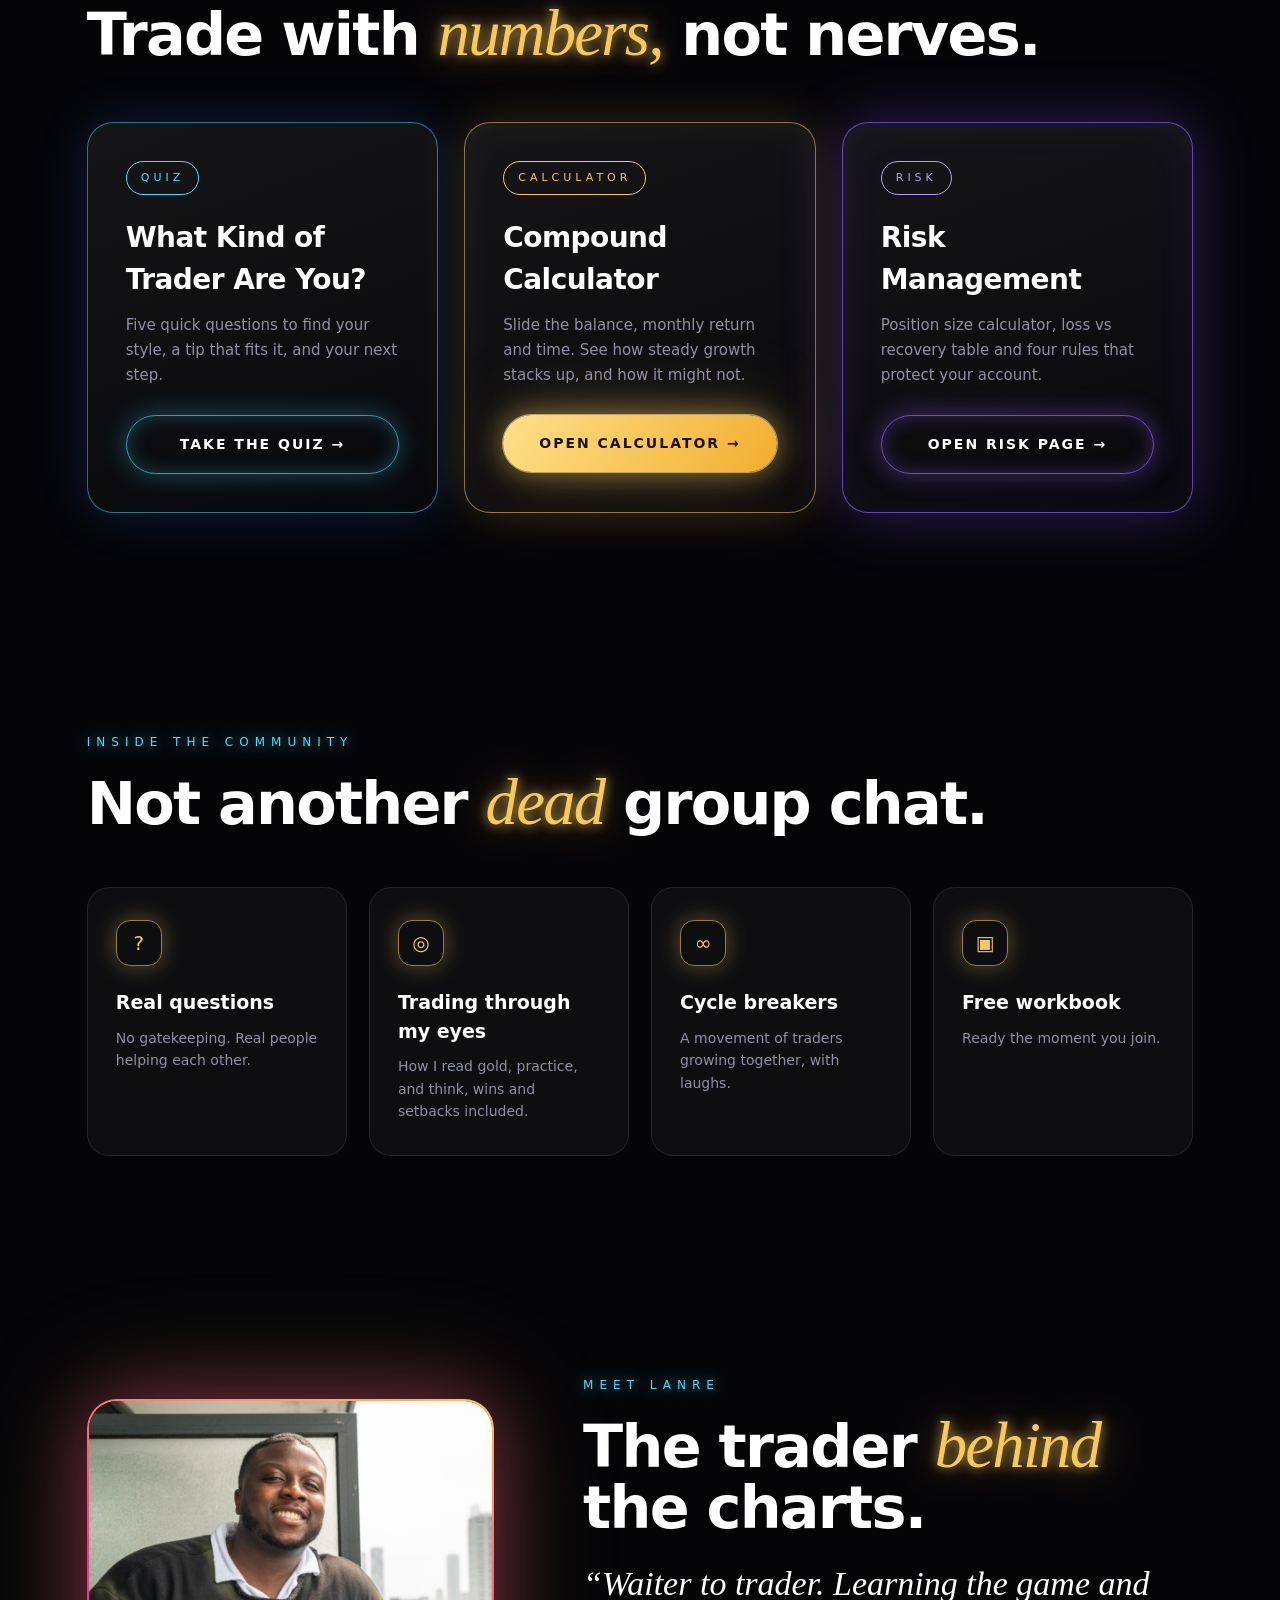
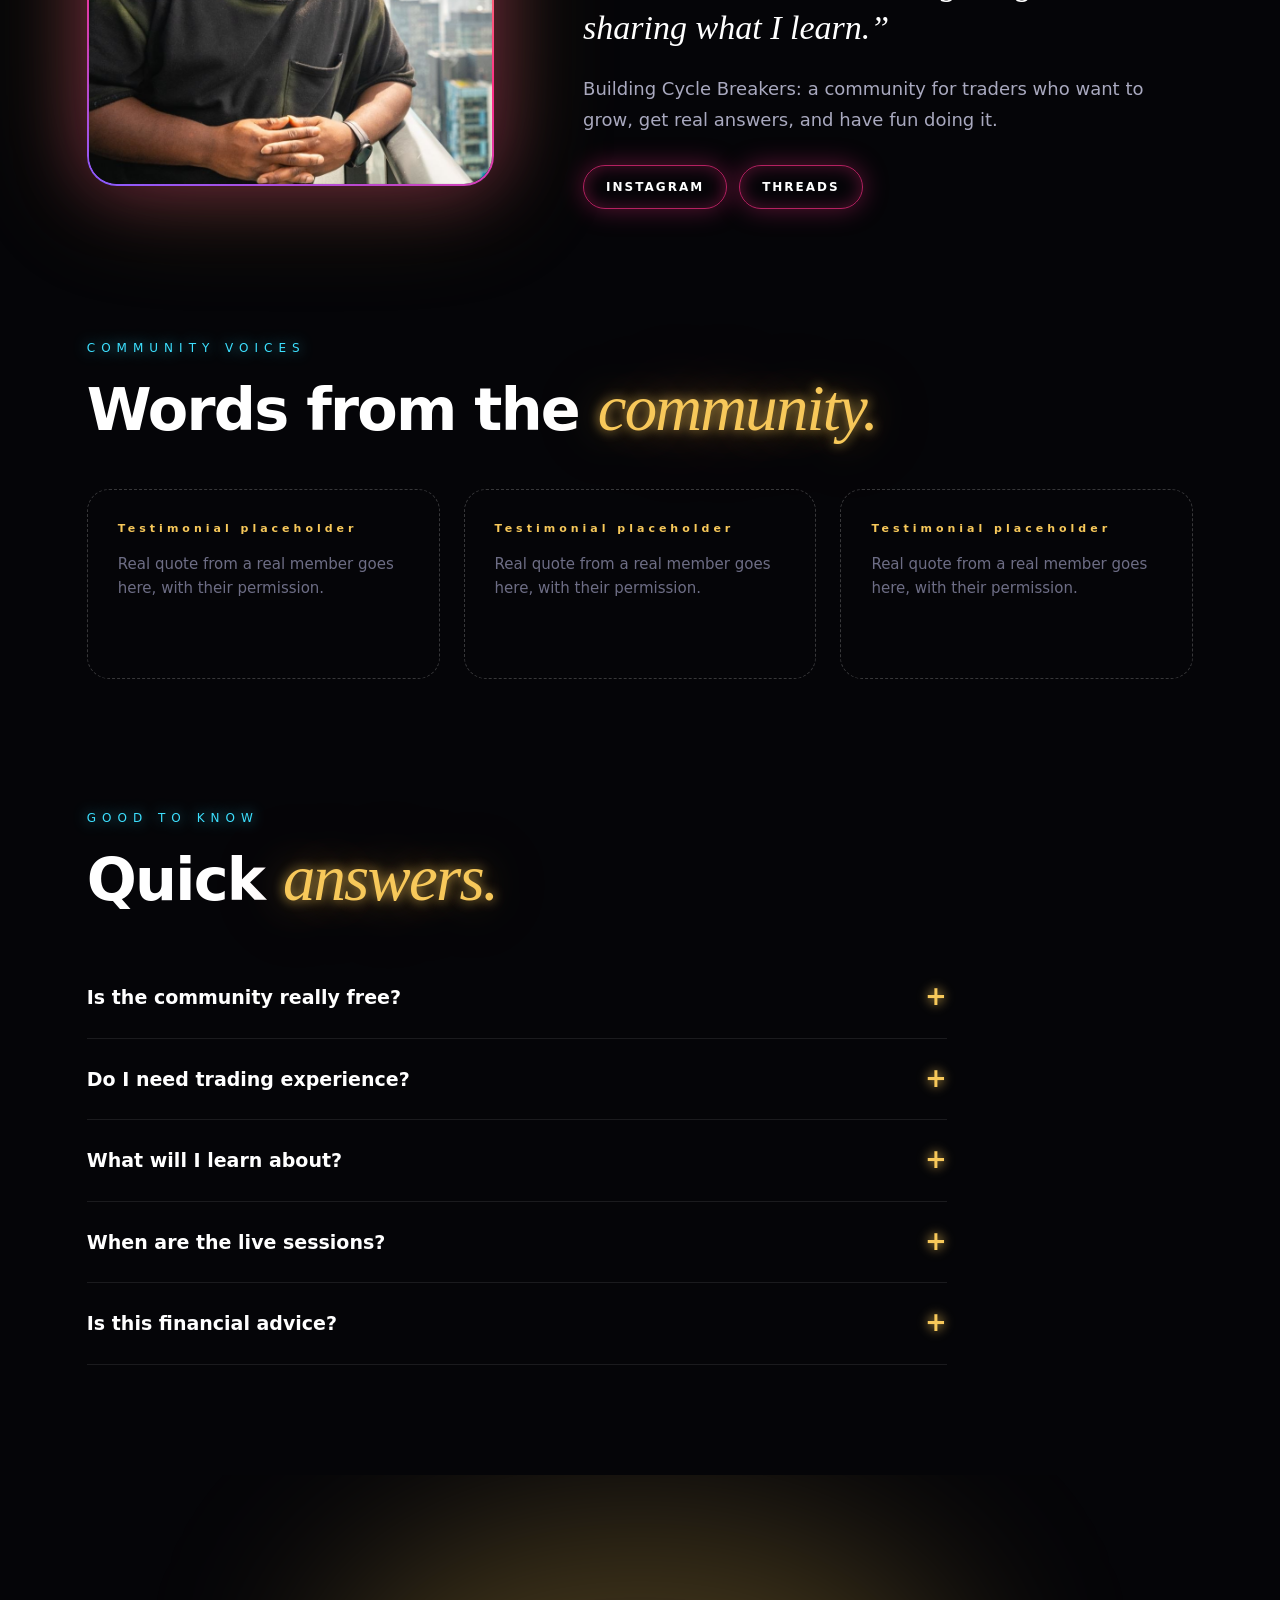
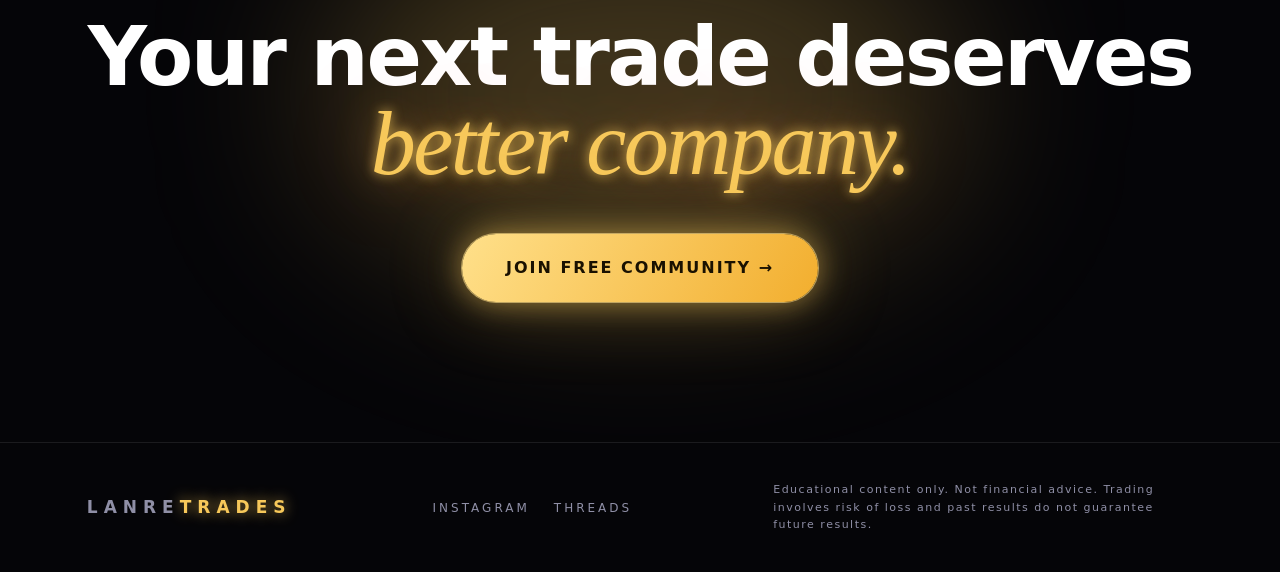
==== commit 2e41afc3: "Add files via upload" ====
--- a/index.html
+++ b/index.html
@@ -8,7 +8,7 @@
 </head><body>
 <header><div class="wrap"><nav>
  <a class="logo" href="index.html">LANRE<b>TRADES</b></a>
- <div class="links"><a href="#join">Community</a><a href="#workbook">Workbook</a><a href="calculator.html">Calculator</a><a href="risk.html">Risk</a><a href="#meet">Meet Lanre</a><a class="btn b1 sm" href="#join">Get Access</a></div>
+ <div class="links"><a href="#join">Community</a><a href="#workbook">Workbook</a><a href="calculator.html">Calculator</a><a href="risk.html">Risk</a><a href="quiz.html">Quiz</a><a href="#meet">Meet Lanre</a><a class="btn b1 sm" href="#join">Get Access</a></div>
 </nav></div></header>
 
 <div class="orb" style="left:55%;top:-60px;width:760px;height:760px;background:rgba(45,123,255,.42)"></div>
@@ -31,6 +31,14 @@
 </div></div>
 
 <div class="tick"><div><b>✦</b>XAUUSD<b>✦</b>Forex<b>✦</b>Indices<b>✦</b>Crypto<b>✦</b>Real questions<b>✦</b>Real people<b>✦</b>Break the cycle<b>✦</b>XAUUSD<b>✦</b>Forex<b>✦</b>Indices<b>✦</b>Crypto<b>✦</b>Real questions<b>✦</b>Real people<b>✦</b>Break the cycle<b>✦</b>XAUUSD<b>✦</b>Forex<b>✦</b>Indices<b>✦</b>Crypto<b>✦</b>Real questions<b>✦</b>Real people<b>✦</b>Break the cycle<b>✦</b>XAUUSD<b>✦</b>Forex<b>✦</b>Indices<b>✦</b>Crypto<b>✦</b>Real questions<b>✦</b>Real people<b>✦</b>Break the cycle</div></div>
+
+<section style="padding-bottom:0"><div class="wrap">
+ <div class="live" id="live">
+  <div><div class="kick" style="margin-bottom:6px">Next live session</div><h3>Show up live. <span class="serif neon">Ask anything.</span></h3><div class="when" id="live-when">&nbsp;</div></div>
+  <div class="cd" aria-label="Countdown to the next live session"><div><b id="cd-d">00</b><span>Days</span></div><div><b id="cd-h">00</b><span>Hours</span></div><div><b id="cd-m">00</b><span>Min</span></div><div><b id="cd-s">00</b><span>Sec</span></div></div>
+  <a class="btn b1" data-link="freeCommunityUrl" href="#join">Join Free Community →</a>
+ </div>
+</div></section>
 
 <section id="join"><div class="wrap">
  <div class="kick">Choose your way in</div>
@@ -66,7 +74,8 @@
 
 <section style="padding-top:20px"><div class="wrap">
  <div class="kick">Free tools</div><h2>Trade with <span class="serif neon">numbers,</span> not nerves.</h2>
- <div class="two-up">
+ <div class="three">
+  <div class="card" style="border-color:rgba(61,224,255,.5);box-shadow:0 0 50px rgba(45,123,255,.2)"><span class="badge" style="color:var(--cy)">Quiz</span><h3>What Kind of Trader Are You?</h3><p>Five quick questions to find your style, a tip that fits it, and your next step.</p><a class="btn b2" style="margin-top:28px;border-color:rgba(61,224,255,.7);box-shadow:inset 0 0 18px rgba(61,224,255,.25),0 0 26px rgba(61,224,255,.3)" href="quiz.html">Take the Quiz →</a></div>
   <div class="card g"><span class="badge" style="color:var(--gold)">Calculator</span><h3>Compound Calculator</h3><p>Slide the balance, monthly return and time. See how steady growth stacks up, and how it might not.</p><a class="btn b1" style="margin-top:28px" href="calculator.html">Open Calculator →</a></div>
   <div class="card v"><span class="badge" style="color:#b59bff">Risk</span><h3>Risk Management</h3><p>Position size calculator, loss vs recovery table and four rules that protect your account.</p><a class="btn b3" style="margin-top:28px" href="risk.html">Open Risk Page →</a></div>
  </div>
@@ -96,6 +105,17 @@
  <div class="tms"><div class="tm"><b>Testimonial placeholder</b>Real quote from a real member goes here, with their permission.</div><div class="tm"><b>Testimonial placeholder</b>Real quote from a real member goes here, with their permission.</div><div class="tm"><b>Testimonial placeholder</b>Real quote from a real member goes here, with their permission.</div></div>
 </div></section>
 
+<section style="padding-top:20px"><div class="wrap">
+ <div class="kick">Good to know</div><h2>Quick <span class="serif neon">answers.</span></h2>
+ <div class="faq">
+  <details><summary>Is the community really free?</summary><p>Yes. The free trading community and the XAUUSD Visual Learning Workbook cost nothing to join. Follow the two steps in the Join popup.</p></details>
+  <details><summary>Do I need trading experience?</summary><p>No. The community is open to every level, from your very first chart to traders who are already consistent.</p></details>
+  <details><summary>What will I learn about?</summary><p>The focus is gold (XAUUSD), plus mindset, risk management and real conversations about trading. The workbook teaches break and retest with visual, step by step charts.</p></details>
+  <details><summary>When are the live sessions?</summary><p>Live sessions run on Tuesdays and Thursdays. The countdown near the top of this page shows the next one in your own time zone.</p></details>
+  <details><summary>Is this financial advice?</summary><p>No. Everything here is educational. Trading involves risk of loss, and nothing on this site is a promise of results.</p></details>
+ </div>
+</div></section>
+
 <div class="final"><div class="orb" style="left:25%;top:40px;width:50%;height:360px;background:rgba(247,200,90,.25)"></div>
  <div class="wrap"><h2>Your next trade deserves<br><span class="serif neon">better company.</span></h2>
  <div style="margin-top:44px"><a class="btn b1" style="padding:22px 44px;font-size:16px" data-link="freeCommunityUrl" href="#join">Join Free Community →</a></div></div>
@@ -105,6 +125,8 @@
 <footer><div class="wrap"><a class="logo" href="index.html">LANRE<b>TRADES</b></a>
  <div class="fs"><a data-social="instagram">Instagram</a><a data-social="tiktok">TikTok</a><a data-social="youtube">YouTube</a><a data-social="threads">Threads</a></div>
  <div class="disc">Educational content only. Not financial advice. Trading involves risk of loss and past results do not guarantee future results.</div></div></footer>
-<script src="js/config.js"></script><script src="js/main.js"></script>
+<div id="sticky-join"><button type="button" class="btn b1">Join Free Community →</button></div>
+<script>document.body.classList.add('has-sticky')</script>
+<script src="js/config.js"></script><script src="js/main.js"></script><script src="js/extras.js"></script>
 </body></html>
-
+
--- a/css/style.css
+++ b/css/style.css
@@ -159,3 +159,42 @@
 .m-step b{display:block;font-size:18px;margin-bottom:14px}
 .m-step .btn{width:100%;padding:16px 20px;font-size:13px}
 .btn.off{opacity:.4;pointer-events:none;box-shadow:none}
+/* motion */
+.rv{opacity:0;transform:translateY(26px);transition:opacity .7s ease,transform .7s ease}
+.rv.in{opacity:1;transform:none}
+@media (prefers-reduced-motion:reduce){.rv{opacity:1;transform:none;transition:none}.tick div{animation:none}}
+/* live session */
+.live{display:flex;align-items:center;justify-content:space-between;gap:30px;flex-wrap:wrap;padding:34px clamp(24px,4vw,48px);border-radius:28px;border:1px solid rgba(61,224,255,.5);background:linear-gradient(120deg,rgba(45,123,255,.18),rgba(255,255,255,.02));box-shadow:0 0 60px rgba(45,123,255,.25),inset 0 0 40px rgba(61,224,255,.06)}
+.live h3{font-size:clamp(24px,3vw,34px);letter-spacing:-.02em;margin:6px 0 4px}
+.live .when{color:#b9c9e6;font-size:15px}
+.cd{display:flex;gap:12px}
+.cd div{min-width:78px;text-align:center;padding:14px 10px;border-radius:16px;border:1px solid var(--line);background:rgba(0,0,0,.35)}
+.cd b{display:block;font-size:clamp(28px,4vw,40px);font-weight:800;letter-spacing:-.02em;color:var(--cy);text-shadow:0 0 18px rgba(61,224,255,.7);font-variant-numeric:tabular-nums}
+.cd span{font-size:10px;letter-spacing:3px;color:var(--mut);text-transform:uppercase}
+/* faq */
+.faq{margin-top:46px;max-width:860px}
+.faq details{border-bottom:1px solid var(--line);padding:6px 0}
+.faq summary{cursor:pointer;list-style:none;display:flex;justify-content:space-between;gap:20px;padding:20px 0;font-size:19px;font-weight:700}
+.faq summary::-webkit-details-marker{display:none}
+.faq summary:after{content:"+";color:var(--gold);font-size:26px;line-height:1;text-shadow:0 0 12px var(--gold);transition:transform .25s}
+.faq details[open] summary:after{transform:rotate(45deg)}
+.faq p{color:#a9a9bf;line-height:1.7;padding:0 40px 22px 0}
+/* quiz */
+.q-card{max-width:760px;margin:46px auto 0;border-radius:28px;padding:clamp(26px,5vw,50px);background:linear-gradient(160deg,rgba(255,255,255,.07),rgba(255,255,255,.015));border:1px solid rgba(61,224,255,.45);box-shadow:0 0 70px rgba(45,123,255,.25)}
+.q-top{display:flex;justify-content:space-between;font-size:11px;letter-spacing:4px;color:var(--mut);text-transform:uppercase;margin-bottom:12px}
+.q-bar{height:6px;border-radius:9px;background:rgba(255,255,255,.1);overflow:hidden}
+.q-bar i{display:block;height:100%;background:linear-gradient(90deg,var(--cy),var(--blue),var(--gold));box-shadow:0 0 14px var(--cy);transition:width .4s}
+.q-title{font-size:clamp(26px,3.6vw,38px);margin:34px 0 24px;line-height:1.15}
+.q-opts{display:grid;gap:12px}
+.q-opt{display:block;width:100%;text-align:left;padding:18px 22px;border-radius:16px;border:1px solid var(--line);background:rgba(0,0,0,.35);color:#fff;font:inherit;font-size:16px;cursor:pointer;transition:.2s}
+.q-opt:hover,.q-opt:focus-visible{border-color:var(--cy);box-shadow:0 0 22px rgba(61,224,255,.35);transform:translateX(4px);outline:none}
+.q-back{margin-top:22px;background:none;border:0;color:var(--mut);font:inherit;font-size:13px;letter-spacing:2px;text-transform:uppercase;cursor:pointer}
+.q-back:hover{color:#fff}
+.q-res{font-size:clamp(38px,6vw,64px)}
+.q-tip{margin-top:26px;padding:22px 24px;border-radius:18px;border:1px solid rgba(247,200,90,.45);background:rgba(247,200,90,.05);color:#d9d9e6;line-height:1.6}
+.q-tip b{display:block;font-size:11px;letter-spacing:4px;color:var(--gold);text-transform:uppercase;margin-bottom:8px}
+/* sticky join */
+#sticky-join{position:fixed;left:0;right:0;bottom:0;z-index:60;padding:12px 16px calc(12px + env(safe-area-inset-bottom));background:rgba(5,5,8,.88);backdrop-filter:blur(12px);-webkit-backdrop-filter:blur(12px);border-top:1px solid var(--line);transform:translateY(110%);transition:transform .3s;display:none}
+#sticky-join.on{transform:none}
+#sticky-join .btn{width:100%;padding:16px}
+@media(max-width:980px){#sticky-join{display:block}body.has-sticky{padding-bottom:84px}.cd div{min-width:64px}}
